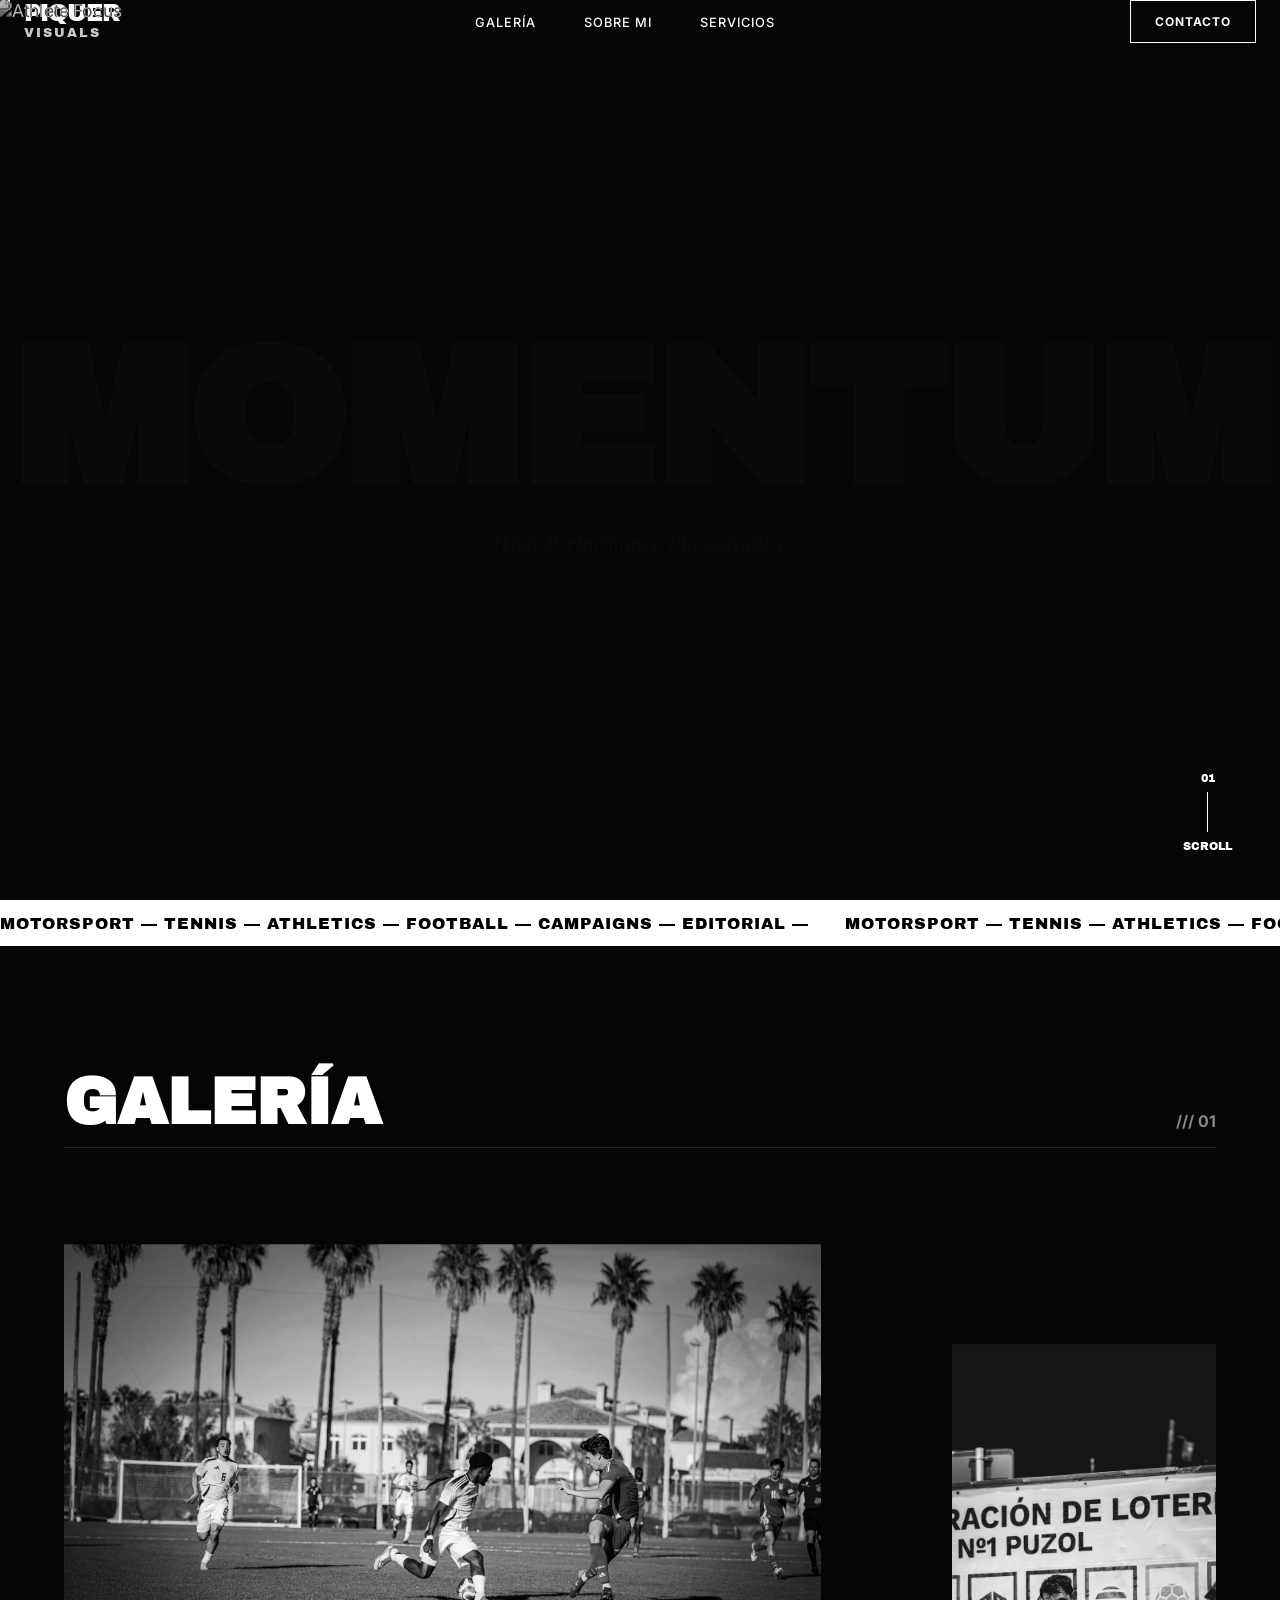
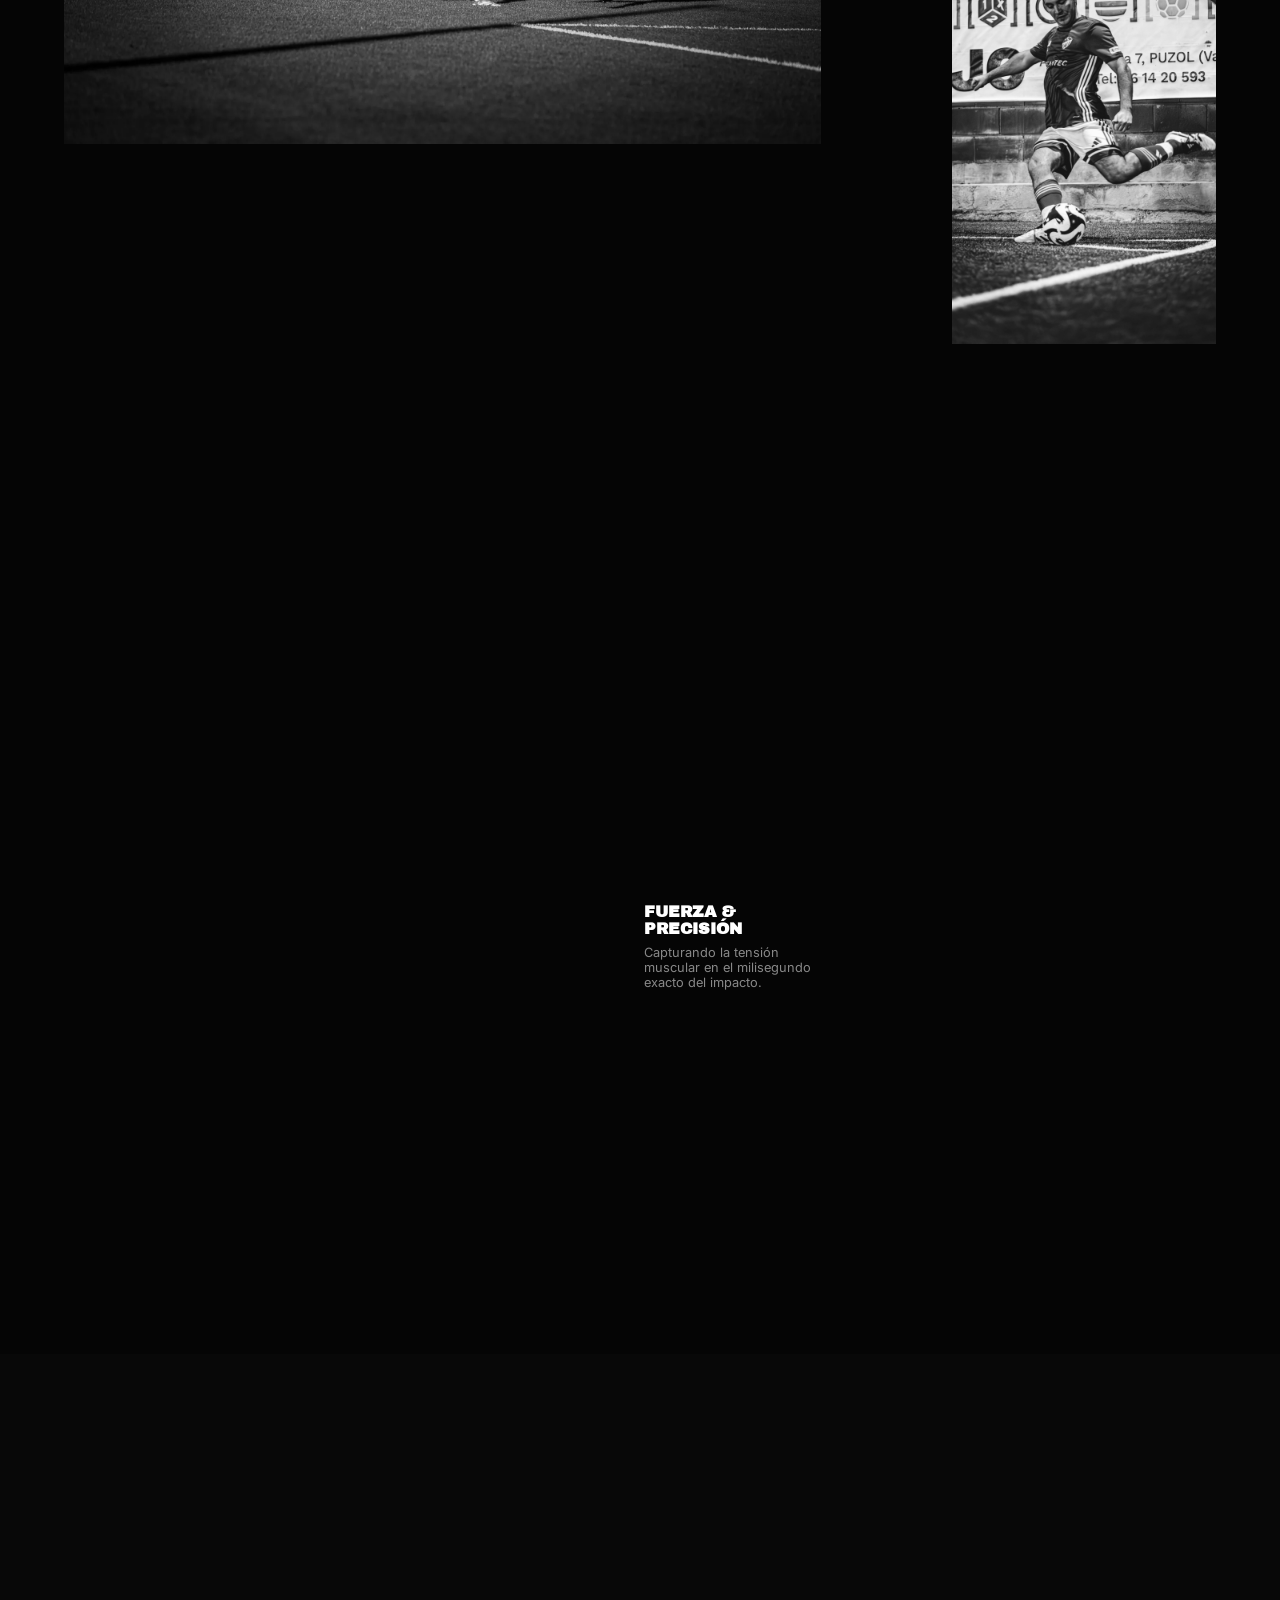
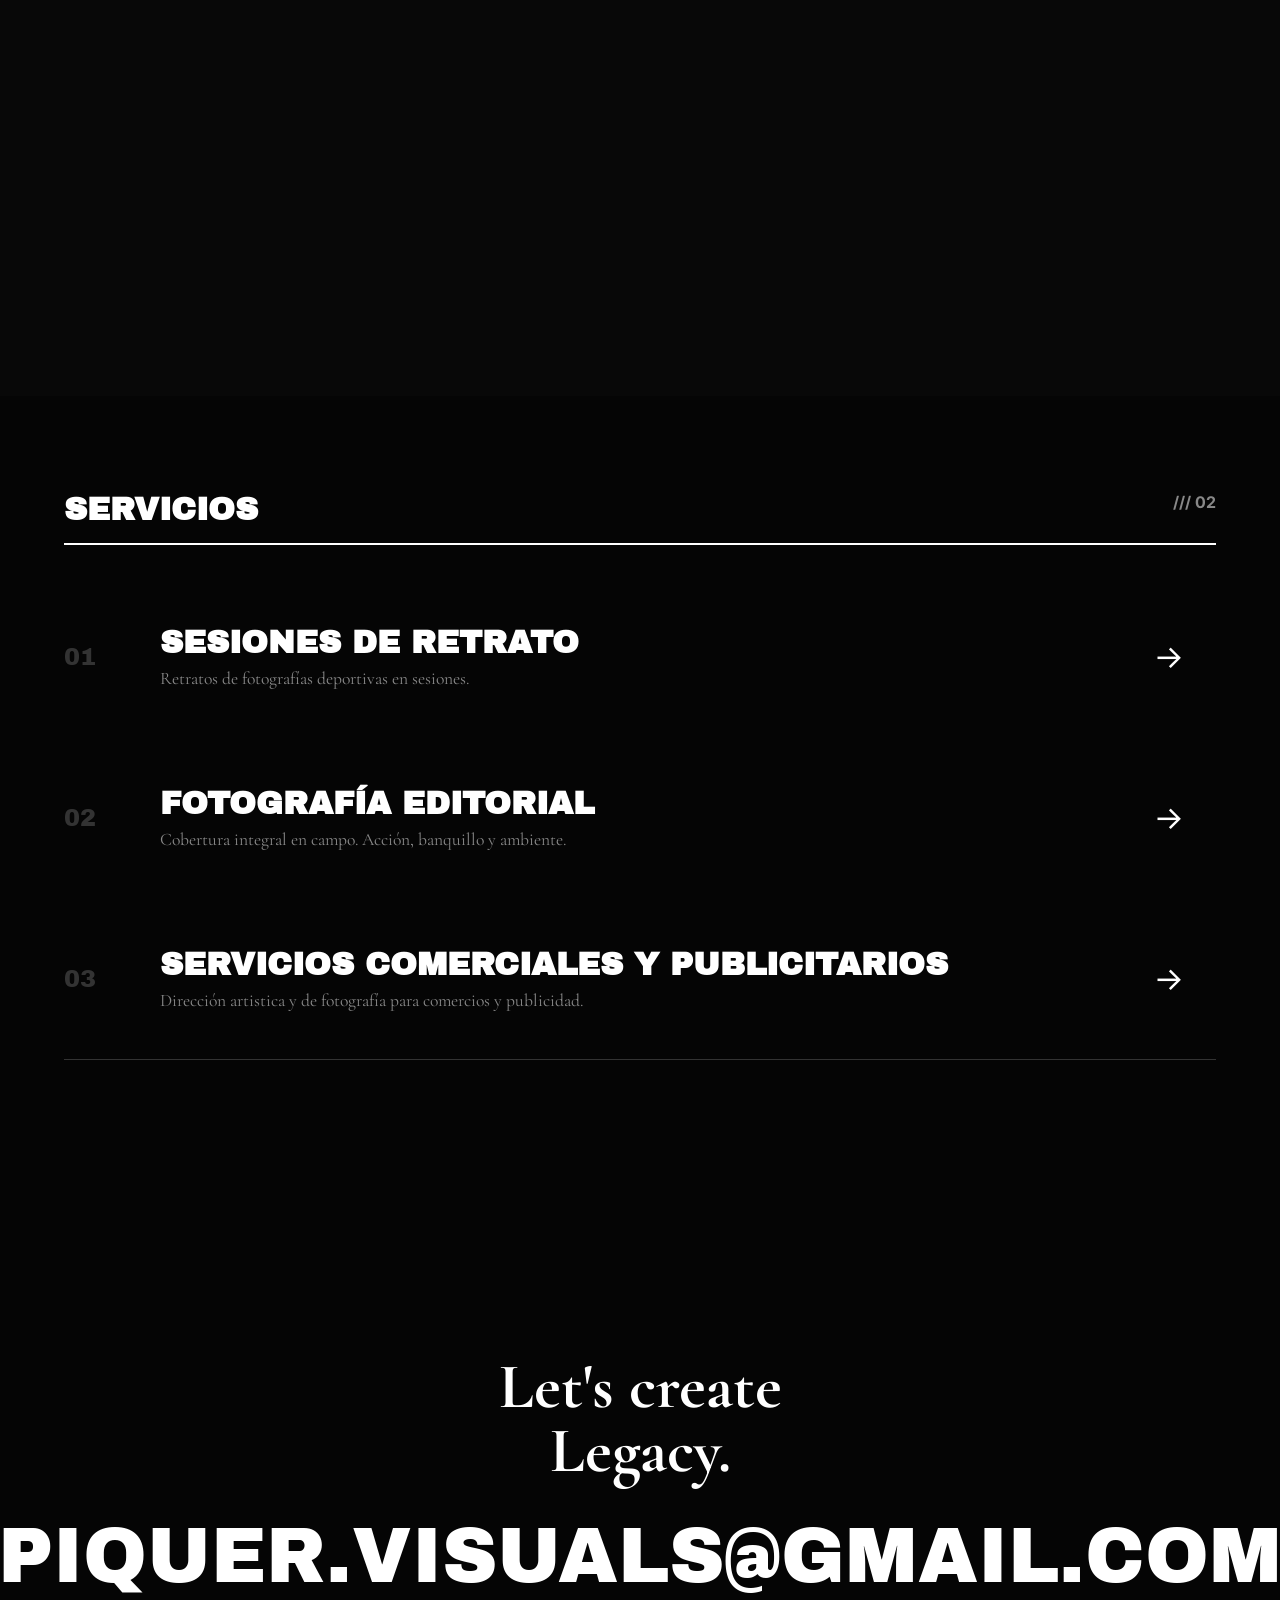
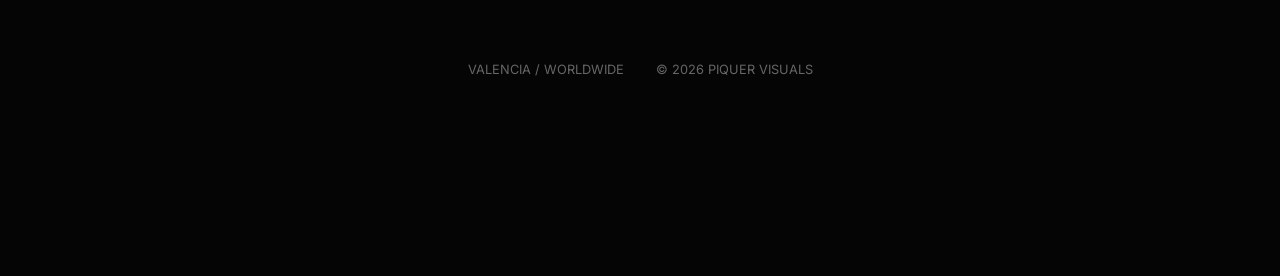
==== index.html @ 09f44dc5 "Subir página" ====
<!DOCTYPE html>
<html lang="es">

<head>
    <meta charset="UTF-8">
    <meta name="viewport" content="width=device-width, initial-scale=1.0">
    <title>Piquer Visuals | High Performance Photography</title>

    <link rel="preconnect" href="https://fonts.googleapis.com">
    <link rel="preconnect" href="https://fonts.gstatic.com" crossorigin>
    <link
        href="https://fonts.googleapis.com/css2?family=Archivo+Black&family=Cormorant+Garamond:ital,wght@0,300;0,600;1,400&family=Inter:wght@300;500&display=swap"
        rel="stylesheet">

    <link rel="stylesheet" href="styles/style.css">
</head>

<body>

    <div class="cursor-target"></div>

    <header id="main-header">
        <div class="brand">
            <span class="brand-name">PIQUER</span>
            <span class="brand-sub">VISUALS</span>
        </div>
        <nav>
            <ul class="nav-links">
                <li><a href="#work" class="hover-link">Galería</a></li>
                <li><a href="#vision" class="hover-link">Sobre mi</a></li>
                <li><a href="#services" class="hover-link">Servicios</a></li>
            </ul>
        </nav>
        <a href="#contact" class="cta-button">Contacto</a>
    </header>

    <main>
        <section id="hero">
            <div class="hero-image-wrapper">
                <img src="https://images.unsplash.com/photo-1461896836934-ffe607ba8211?q=80&w=2070&auto=format&fit=crop"
                    alt="Athlete Focus" class="hero-img">
                <div class="overlay"></div>
            </div>

            <div class="hero-typography">
                <h1 class="glitch-text" data-text="MOMENTUM">MOMENTUM</h1>
                <div class="hero-sub">
                    <span class="line"></span>
                    <p>High Performance Photography</p>
                    <span class="line"></span>
                </div>
            </div>

            <div class="scroll-trigger">
                <span>01</span>
                <div class="bar"></div>
                <span>SCROLL</span>
            </div>
        </section>

        <div class="ticker-wrap">
            <div class="ticker">
                <div class="ticker-item">MOTORSPORT — TENNIS — ATHLETICS — FOOTBALL — CAMPAIGNS — EDITORIAL —</div>
                <div class="ticker-item">MOTORSPORT — TENNIS — ATHLETICS — FOOTBALL — CAMPAIGNS — EDITORIAL —</div>
            </div>
        </div>

        <section id="work">
            <div class="section-title reveal-text">
                <h2>Galería</h2>
                <span class="deco-number">/// 01</span>
            </div>

            <div class="projects-grid">
                <article class="project-item item-wide reveal-img">
                    <div class="img-container">
                        <img src="../images/2Q5A2581.webp"
                            alt="F1 Racing">
                        <div class="project-overlay">
                            <h3>Grand Prix</h3>
                            <p>Monaco, 2024</p>
                        </div>
                    </div>
                </article>

                <article class="project-item item-tall reveal-img delay-1">
                    <div class="img-container">
                        <img src="../images/2Q5A8716.webp"
                            alt="Boxing Training">
                        <div class="project-overlay">
                            <h3>The Fight</h3>
                            <p>Editorial Campaign</p>
                        </div>
                    </div>
                </article>

                <article class="project-item item-offset reveal-img">
                    <div class="img-container">
                        <img src="../images/2Q5A6609-3.webp"
                            alt="Tennis Serve">
                        <div class="project-overlay">
                            <h3>Clay Season</h3>
                            <p>Roland Garros</p>
                        </div>
                    </div>
                    <div class="project-info-external">
                        <h4>Fuerza & Precisión</h4>
                        <p>Capturando la tensión muscular en el milisegundo exacto del impacto.</p>
                    </div>
                </article>
            </div>
            <div class="more-gallery-trigger reveal-text">
                <a href="gallery.html" class="btn-more-plus">
                    <span class="text">Mostrar más</span>
                    <span class="plus">+</span>
                </a>
            </div>
        </section>

        <section id="vision">
            <div class="vision-content">
                <div class="vision-text reveal-text">
                    <h3 class="label">Acerca de mi</h3>
                    <h2>No capturo el juego.<br>Capturo la <em>intensidad</em>.</h2>
                    <p>En un mundo saturado de imágenes, la fotografía deportiva debe trascender la documentación. Mi
                        enfoque busca la estética del esfuerzo, la soledad del atleta y la geometría del movimiento. De
                        la pista a la editorial.</p>
                    <img src="../images/2Q5A9733 - 02-01-2026 14-18-59.webp"
                        class="signature-img" alt="Photographer in action">
                </div>
            </div>
        </section>

        <section id="services">
            <div class="section-header-row">
                <h2>Servicios</h2>
                <span class="deco-number">/// 02</span>
            </div>

            <div class="service-list">
                <a href="#contact">
                    <div class="service-row reveal-border">
                        <span class="num">01</span>
                        <div class="service-name">
                            <h3>Sesiones de Retrato</h3>
                            <p>Retratos de fotografías deportivas en sesiones.</p>
                        </div>
                        <span class="arrow">→</span>
                    </div>
                </a>
                <a href="#contact">
                    <div class="service-row reveal-border">
                        <span class="num">02</span>
                        <div class="service-name">
                            <h3>Fotografía Editorial</h3>
                            <p>Cobertura integral en campo. Acción, banquillo y ambiente.</p>
                        </div>
                        <span class="arrow">→</span>
                    </div>
                </a>
                <a href="#contact">
                    <div class="service-row reveal-border">
                        <span class="num">03</span>
                        <div class="service-name">
                            <h3>Servicios Comerciales y Publicitarios</h3>
                            <p>Dirección artistica y de fotografía para comercios y publicidad.</p>
                        </div>
                        <span class="arrow">→</span>
                    </div>
                </a>
            </div>
        </section>

        <section id="contact">
            <div class="contact-wrapper reveal-text">
                <h2>Let's create<br>Legacy.</h2>
                <a href="mailto:piquer.visuals@gmail.com" class="big-mail">piquer.visuals@gmail.com</a>
                <div class="footer-meta">
                    <span>Valencia / Worldwide</span>
                    <span>&copy; 2026 Piquer Visuals</span>
                </div>
            </div>
        </section>

    </main>

    <script src="scripts/main.js"></script>
</body>

</html>
---- styles/style.css ----
/* --- 1. Variables & Reset --- */
:root {
    --bg-color: #050505;       /* Negro puro para contraste máximo */
    --text-primary: #ffffff;
    --text-muted: #888888;
    --accent: #2e2e2e;         /* Gris oscuro técnico */
    --highlight: #ffffff;      /* Blanco puro para acentos */
    
    --font-display: 'Archivo Black', sans-serif;
    --font-serif: 'Cormorant Garamond', serif;
    --font-body: 'Inter', sans-serif;
    
    --easing: cubic-bezier(0.65, 0, 0.35, 1); /* Movimiento deportivo rápido/suave */
}

* {
    margin: 0;
    padding: 0;
    box-sizing: border-box;
    cursor: none; /* Custom cursor */
}

html { scroll-behavior: smooth; }

body {
    background-color: var(--bg-color);
    color: var(--text-primary);
    font-family: var(--font-body);
    overflow-x: hidden;
}

ul { list-style: none; }
a { text-decoration: none; color: inherit; }

/* --- 2. Custom Cursor (Target Sight) --- */
.cursor-target {
    width: 20px;
    height: 20px;
    border: 2px solid var(--text-primary);
    position: fixed;
    top: 0;
    left: 0;
    transform: translate(-50%, -50%);
    pointer-events: none;
    z-index: 9999;
    transition: width 0.3s, height 0.3s, background 0.3s;
    mix-blend-mode: exclusion;
}

.cursor-target::after { /* Cruz central */
    content: '';
    position: absolute;
    top: 50%; left: 50%;
    transform: translate(-50%, -50%);
    width: 4px; height: 4px;
    background: var(--text-primary);
    border-radius: 50%;
}

body.hovered .cursor-target {
    width: 60px;
    height: 60px;
    background: rgba(255,255,255,0.1);
    border-color: transparent;
}

/* --- 3. Header --- */
header {
    position: fixed;
    top: 0;
    width: 100%;
    padding: 2rem 3rem;
    display: flex;
    justify-content: space-between;
    align-items: center;
    z-index: 100;
    mix-blend-mode: difference;
}

.brand {
    font-family: var(--font-display);
    text-transform: uppercase;
    line-height: 0.9;
}

.brand-name { display: block; font-size: 1.5rem; letter-spacing: -1px; }
.brand-sub { font-size: 0.8rem; letter-spacing: 2px; color: #ccc; }

.nav-links { display: flex; gap: 3rem; }
.nav-links a {
    text-transform: uppercase;
    font-size: 0.8rem;
    letter-spacing: 1px;
    font-weight: 500;
}

.cta-button {
    border: 1px solid #fff;
    padding: 0.8rem 1.5rem;
    text-transform: uppercase;
    font-size: 0.75rem;
    font-weight: bold;
    letter-spacing: 1px;
    transition: all 0.3s ease;
}

.cta-button:hover { background: #fff; color: #000; }

/* --- 4. Hero Section --- */
#hero {
    height: 100vh;
    position: relative;
    overflow: hidden;
    display: flex;
    align-items: center;
    justify-content: center;
}

.hero-image-wrapper {
    position: absolute;
    top: 0; left: 0; width: 100%; height: 100%;
    z-index: -1;
}

.hero-img {
    width: 100%; height: 100%;
    object-fit: cover;
    filter: grayscale(100%) contrast(1.2);
    transform: scale(1.1);
    transition: transform 0.5s ease-out; /* JavaScript will drive this */
}

.overlay {
    position: absolute; top: 0; left: 0; width: 100%; height: 100%;
    background: linear-gradient(to bottom, rgba(5,5,5,0.3), rgba(5,5,5,0.8));
}

.hero-typography {
    text-align: center;
    z-index: 2;
    mix-blend-mode: overlay;
}

.hero-typography h1 {
    font-family: var(--font-display);
    font-size: clamp(4rem, 15vw, 12rem);
    line-height: 0.8;
    letter-spacing: -5px;
    color: #fff;
    text-transform: uppercase;
}

.hero-sub {
    display: flex;
    align-items: center;
    justify-content: center;
    gap: 1rem;
    margin-top: 2rem;
}

.hero-sub p {
    font-family: var(--font-serif);
    font-style: italic;
    font-size: 1.5rem;
    letter-spacing: 1px;
}

.hero-sub .line {
    width: 40px; height: 1px; background: #fff;
}

.scroll-trigger {
    position: absolute;
    bottom: 3rem;
    right: 3rem;
    display: flex;
    flex-direction: column;
    align-items: center;
    font-size: 0.7rem;
    font-family: var(--font-display);
    gap: 0.5rem;
}

.scroll-trigger .bar {
    width: 1px; height: 40px; background: #fff;
    animation: growBar 2s infinite;
}

@keyframes growBar {
    0% { transform: scaleY(0); transform-origin: top; }
    50% { transform: scaleY(1); transform-origin: top; }
    51% { transform: scaleY(1); transform-origin: bottom; }
    100% { transform: scaleY(0); transform-origin: bottom; }
}

/* --- 5. Ticker (Marquee) --- */
.ticker-wrap {
    width: 100%;
    overflow: hidden;
    background: #fff;
    color: #000;
    padding: 0.8rem 0;
    white-space: nowrap;
}

.ticker { display: inline-block; animation: marquee 20s linear infinite; }
.ticker-item {
    display: inline-block;
    padding-right: 2rem;
    font-family: var(--font-display);
    font-size: 1rem;
    letter-spacing: 1px;
}

@keyframes marquee { 0% { transform: translate3d(0, 0, 0); } 100% { transform: translate3d(-50%, 0, 0); } }

/* --- 6. Work (Asymmetric Grid) --- */
#work { padding: 8rem 5%; }

.section-title {
    display: flex;
    justify-content: space-between;
    align-items: flex-end;
    margin-bottom: 6rem;
    border-bottom: 1px solid #222;
    padding-bottom: 1rem;
}

.section-title h2 {
    font-family: var(--font-display);
    font-size: 4rem;
    line-height: 0.9;
    text-transform: uppercase;
}

.deco-number {
    font-family: var(--font-body);
    font-weight: bold;
    color: var(--text-muted);
}

.projects-grid {
    display: grid;
    grid-template-columns: repeat(12, 1fr);
    gap: 2rem;
}

.project-item { position: relative; margin-bottom: 4rem; }
.project-item img {
    width: 100%; height: 100%;
    object-fit: cover;
    filter: grayscale(100%);
    transition: filter 0.4s ease;
}

.project-item:hover img { filter: grayscale(0%); }

/* Grid logic */
.item-wide { grid-column: 1 / span 8; height: 500px; }
.item-tall { grid-column: 10 / span 3; height: 600px; margin-top: 100px; }
.item-offset { grid-column: 2 / span 5; height: 600px; }
.item-normal { grid-column: 8 / span 5; height: 400px; align-self: end; }

.project-info-external {
    position: absolute;
    right: -200px;
    bottom: 50px;
    width: 180px;
    text-align: left;
}
.project-info-external h4 { font-family: var(--font-display); text-transform: uppercase; margin-bottom: 0.5rem; }
.project-info-external p { font-size: 0.8rem; color: var(--text-muted); }

/* Overlay on Hover */
.project-overlay {
    position: absolute; bottom: 0; left: 0;
    width: 100%; padding: 1.5rem;
    height: 50%; /* Ocupa la mitad inferior para el degradado */
    background: linear-gradient(to top, rgba(0,0,0,0.9) 0%, rgba(0,0,0,0) 100%);
    display: flex;
    flex-direction: column;
    pointer-events: none;
    justify-content: flex-end;  
    opacity: 0; transition: opacity 0.3s;
}
.project-item:hover .project-overlay { opacity: 1; }

/* Ajuste específico para que los títulos no se vean cortados */
.project-overlay h3 {
    font-family: var(--font-display);
    text-transform: uppercase;
    font-size: clamp(1.2rem, 3vw, 1.8rem);
    margin: 0;
    line-height: 1;
}
.project-overlay p {
    font-family: var(--font-serif);
    font-style: italic;
    font-size: 1rem;
    margin-top: 0.5rem;
    color: var(--text-muted);
}

.project-overlay h3 { font-family: var(--font-display); text-transform: uppercase; font-size: 1.5rem; }
.project-overlay p { font-family: var(--font-serif); font-style: italic; }


/* --- 7. Vision (About) --- */
#vision {
    padding: 10rem 15%;
    display: flex;
    justify-content: center;
    background: #080808;
}

.vision-text { text-align: left; position: relative; }
.vision-text .label { color: var(--text-muted); text-transform: uppercase; letter-spacing: 2px; margin-bottom: 1rem; font-size: 0.8rem; }
.vision-text h2 {
    font-family: var(--font-display);
    font-size: clamp(2rem, 5vw, 3.5rem);
    text-transform: uppercase;
    line-height: 1.1;
    margin-bottom: 2rem;
}
.vision-text em { font-family: var(--font-serif); color: var(--text-muted); }
.vision-text p {
    font-family: var(--font-serif);
    font-size: 1.4rem;
    line-height: 1.5;
    color: #ccc;
    max-width: 600px;
}

.signature-img {
    position: absolute;
    right: -150px;
    top: 5%;
    width: 450px;
    height: 467px;
    object-fit: cover;
    opacity: 0.5;
    z-index: -1;
    filter: grayscale(100%);
}

/* --- 8. Services (Swiss List) --- */
#services { padding: 6rem 5%; }
.section-header-row { display: flex; justify-content: space-between; border-bottom: 2px solid #fff; padding-bottom: 1rem; margin-bottom: 2rem;}
.section-header-row h2 { font-family: var(--font-display); font-size: 2rem; text-transform: uppercase;}

.service-row {
    display: flex;
    align-items: center;
    padding: 3rem 0;
    border-bottom: 1px solid #333;
    transition: background 0.3s;
    position: relative;
    overflow: hidden;
}

.service-row::before {
    content: '';
    position: absolute;
    top: 0; left: 0;
    width: 100%; height: 100%;
    background: #fff;
    transform: scaleX(0);
    transform-origin: left;
    transition: transform 0.4s var(--easing);
    z-index: -1;
}

.service-row:hover::before { transform: scaleX(1); }
.service-row:hover { color: #000; }
.service-row:hover .num, .service-row:hover p { color: #333; }

.num { font-family: var(--font-display); font-size: 1.5rem; margin-right: 4rem; color: #333; }
.service-name { flex: 1; }
.service-name h3 { font-family: var(--font-display); font-size: 2rem; text-transform: uppercase; margin-bottom: 0.5rem; }
.service-name p { font-family: var(--font-serif); font-size: 1.1rem; color: #888; }
.arrow { font-size: 2rem; margin-right: 2rem; }

/* --- 9. Contact --- */
#contact {
    height: 80vh;
    display: flex;
    align-items: center;
    justify-content: center;
    text-align: center;
}

.contact-wrapper h2 {
    font-family: var(--font-serif);
    font-size: 4rem;
    line-height: 1;
    margin-bottom: 2rem;
}

.big-mail {
    font-family: var(--font-display);
    font-size: clamp(2rem, 6vw, 5rem);
    text-transform: uppercase;
    border-bottom: 4px solid transparent;
    transition: border 0.3s;
}

.big-mail:hover { border-bottom: 4px solid #fff; }

.footer-meta {
    margin-top: 4rem;
    display: flex;
    gap: 2rem;
    justify-content: center;
    font-size: 0.8rem;
    color: #666;
    text-transform: uppercase;
}

/* --- Animaciones --- */

/* Clase para revelar imagenes como persiana */
.img-container{
    position: relative;
    width: 100%;
    height: 100%;
    overflow: hidden;
    display: flex; /* Ayuda a alinear el contenido */
}


.reveal-img .img-container {
    clip-path: inset(0 100% 0 0);
    transition: clip-path 1.2s var(--easing);
}

.reveal-img.active .img-container {
    clip-path: inset(0 0 0 0);
}

/* Reveal Text Fade Up */
.reveal-text { opacity: 0; transform: translateY(30px); transition: all 1s ease; }
.reveal-text.active { opacity: 1; transform: translateY(0); }

/* Reveal Borders */
.reveal-border { border-bottom: 1px solid transparent; transition: border 0.8s; }
.reveal-border.active { border-bottom: 1px solid #333; }

/* Responsive */
@media (max-width: 1024px) {
    .projects-grid { display: flex; flex-direction: column; }
    .project-item { width: 100%; height: auto !important; margin-bottom: 2rem; }
    .project-info-external { position: relative; right: auto; bottom: auto; margin-top: 1rem; width: 100%; }
    .signature-img { display: none; }
}
/* --- OPTIMIZACIÓN RESPONSIVE AVANZADA --- */

@media (max-width: 1024px) {
    header {
        padding: 1.5rem 2rem;
    }

    .nav-links {
        display: none; /* Escondemos links para un menú limpio en tablet/móvil */
    }

    .projects-grid {
        display: flex;
        flex-direction: column;
        gap: 2rem;
    }

    /* En móvil, todas las fotos ocupan el ancho total para lucir el detalle */
    .project-item {
        width: 100% !important;
        height: 60vh !important;
        margin-top: 0 !important;
        grid-column: auto !important;
    }

    .project-info-external {
        position: relative;
        right: auto;
        bottom: auto;
        width: 100%;
        margin-top: 1rem;
        padding: 0 1rem;
    }

    .vision-text h2 {
        font-size: 2.5rem;
    }

    .signature-img {
        display: none;
    }
}

@media (max-width: 768px) {
    /* Ajuste de Hero para móviles */
    .hero-typography h1 {
        font-size: 18vw; /* Texto masivo pero controlado */
        letter-spacing: -2px;
    }

    .hero-sub p {
        font-size: 1.1rem;
    }

    /* Ocultar cursor en dispositivos táctiles */
    .cursor-target {
        display: none;
    }

    * {
        cursor: auto !important;
    }

    /* Ticker más rápido en móvil para dar dinamismo */
    .ticker-item {
        font-size: 0.8rem;
    }

    /* Ajuste de Secciones */
    #work, #vision, #services, #contact {
        padding: 4rem 1.5rem;
    }

    .section-title h2 {
        font-size: 2.5rem;
    }

    /* Lista de servicios simplificada para pulgares */
    .service-row {
        padding: 2rem 0;
        flex-direction: column;
        align-items: flex-start;
        gap: 1rem;
    }

    .num {
        margin-right: 0;
        font-size: 1rem;
    }

    .arrow {
        display: none; /* Menos ruido visual */
    }

    .big-mail {
        font-size: 7vw;
        word-break: break-all; /* Evita que el mail rompa el layout */
    }
}

/* Soporte para pantallas con muesca (Notch) */
@supports (padding: env(safe-area-inset-top)) {
    header {
        padding-top: env(safe-area-inset-top);
        padding-left: calc(env(safe-area-inset-left) + 1.5rem);
        padding-right: calc(env(safe-area-inset-right) + 1.5rem);
    }
    #contact {
        padding-bottom: env(safe-area-inset-bottom);
    }
}
.more-gallery-trigger {
    display: flex;
    justify-content: center;
    margin-top: 4rem;
}

.btn-more-plus {
    display: flex;
    align-items: center;
    gap: 1rem;
    padding: 1rem 2.5rem;
    border: 1px solid rgba(255,255,255,0.2);
    font-family: var(--font-display);
    text-transform: uppercase;
    letter-spacing: 2px;
    font-size: 0.8rem;
    transition: all 0.4s var(--easing);
}

.btn-more-plus:hover {
    background: #fff;
    color: #000;
    border-color: #fff;
}

.btn-more-plus .plus {
    font-size: 1.2rem;
    font-family: var(--font-body);
}
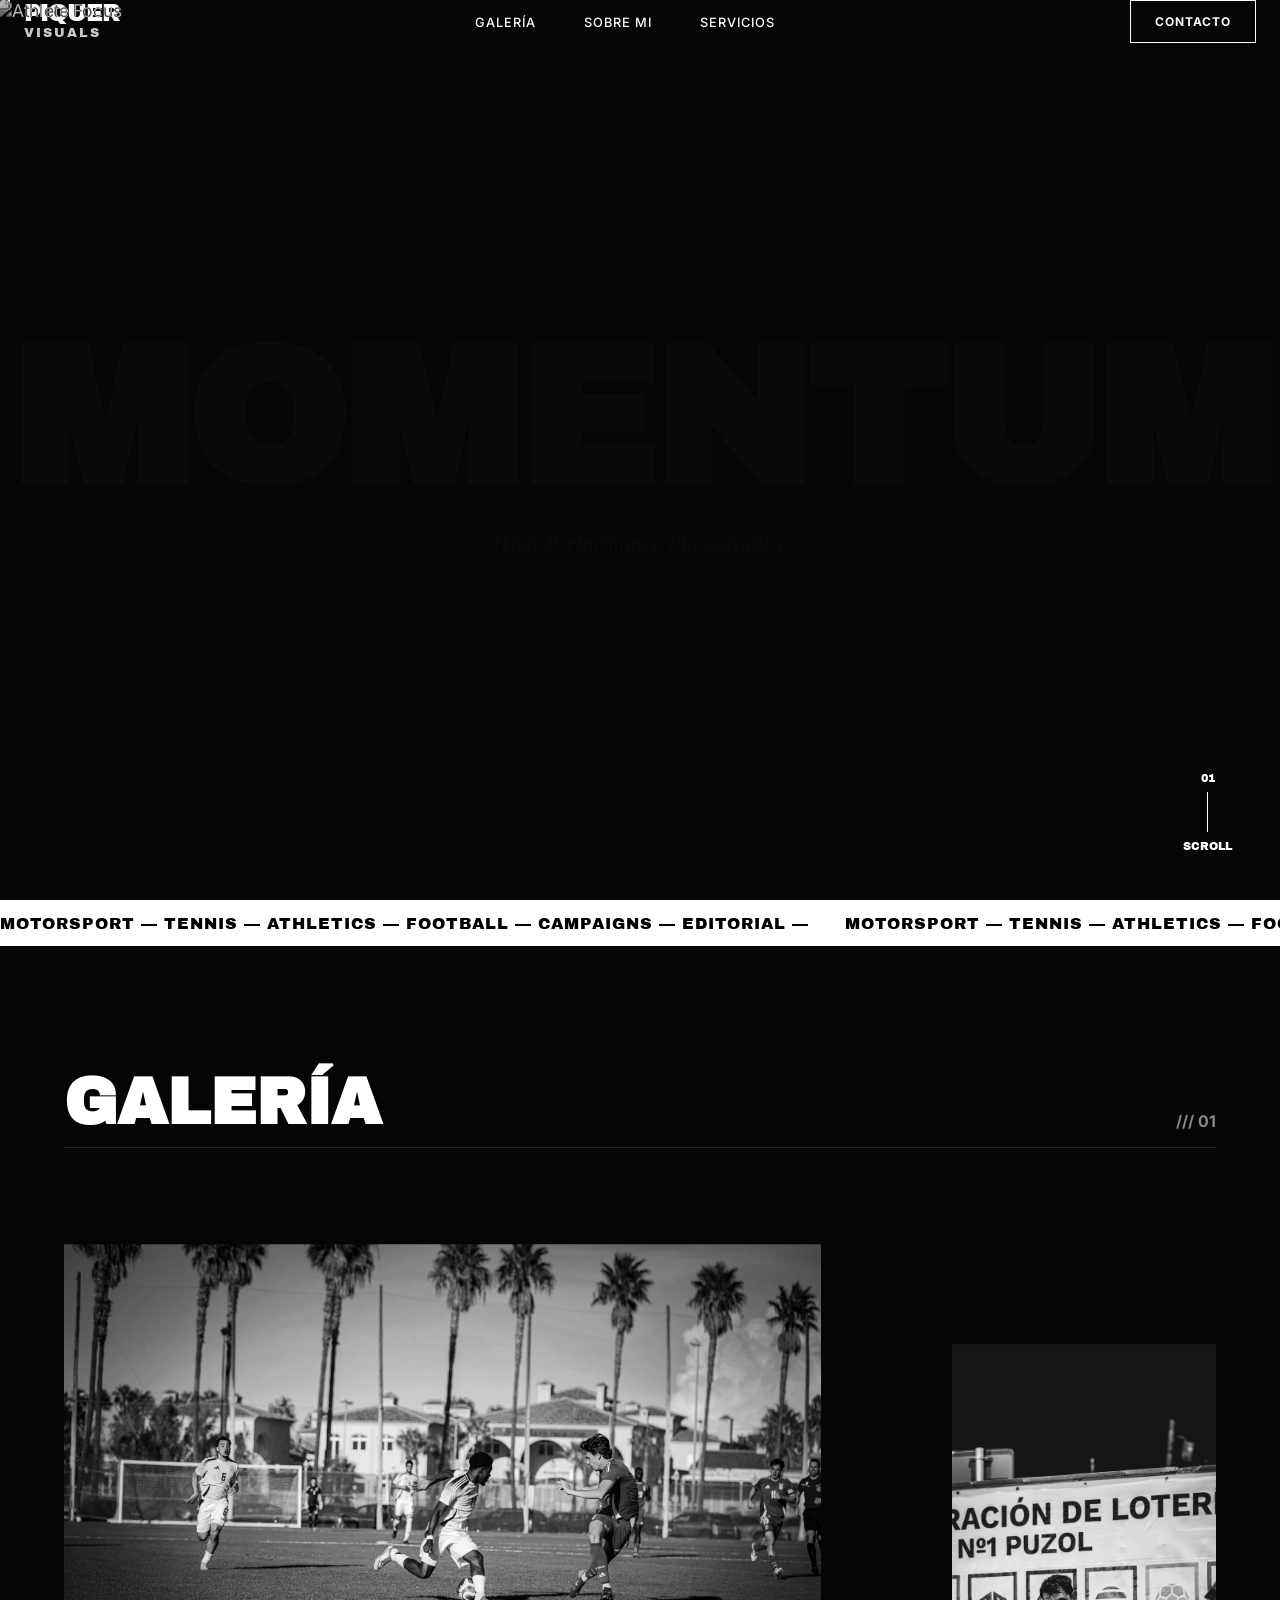
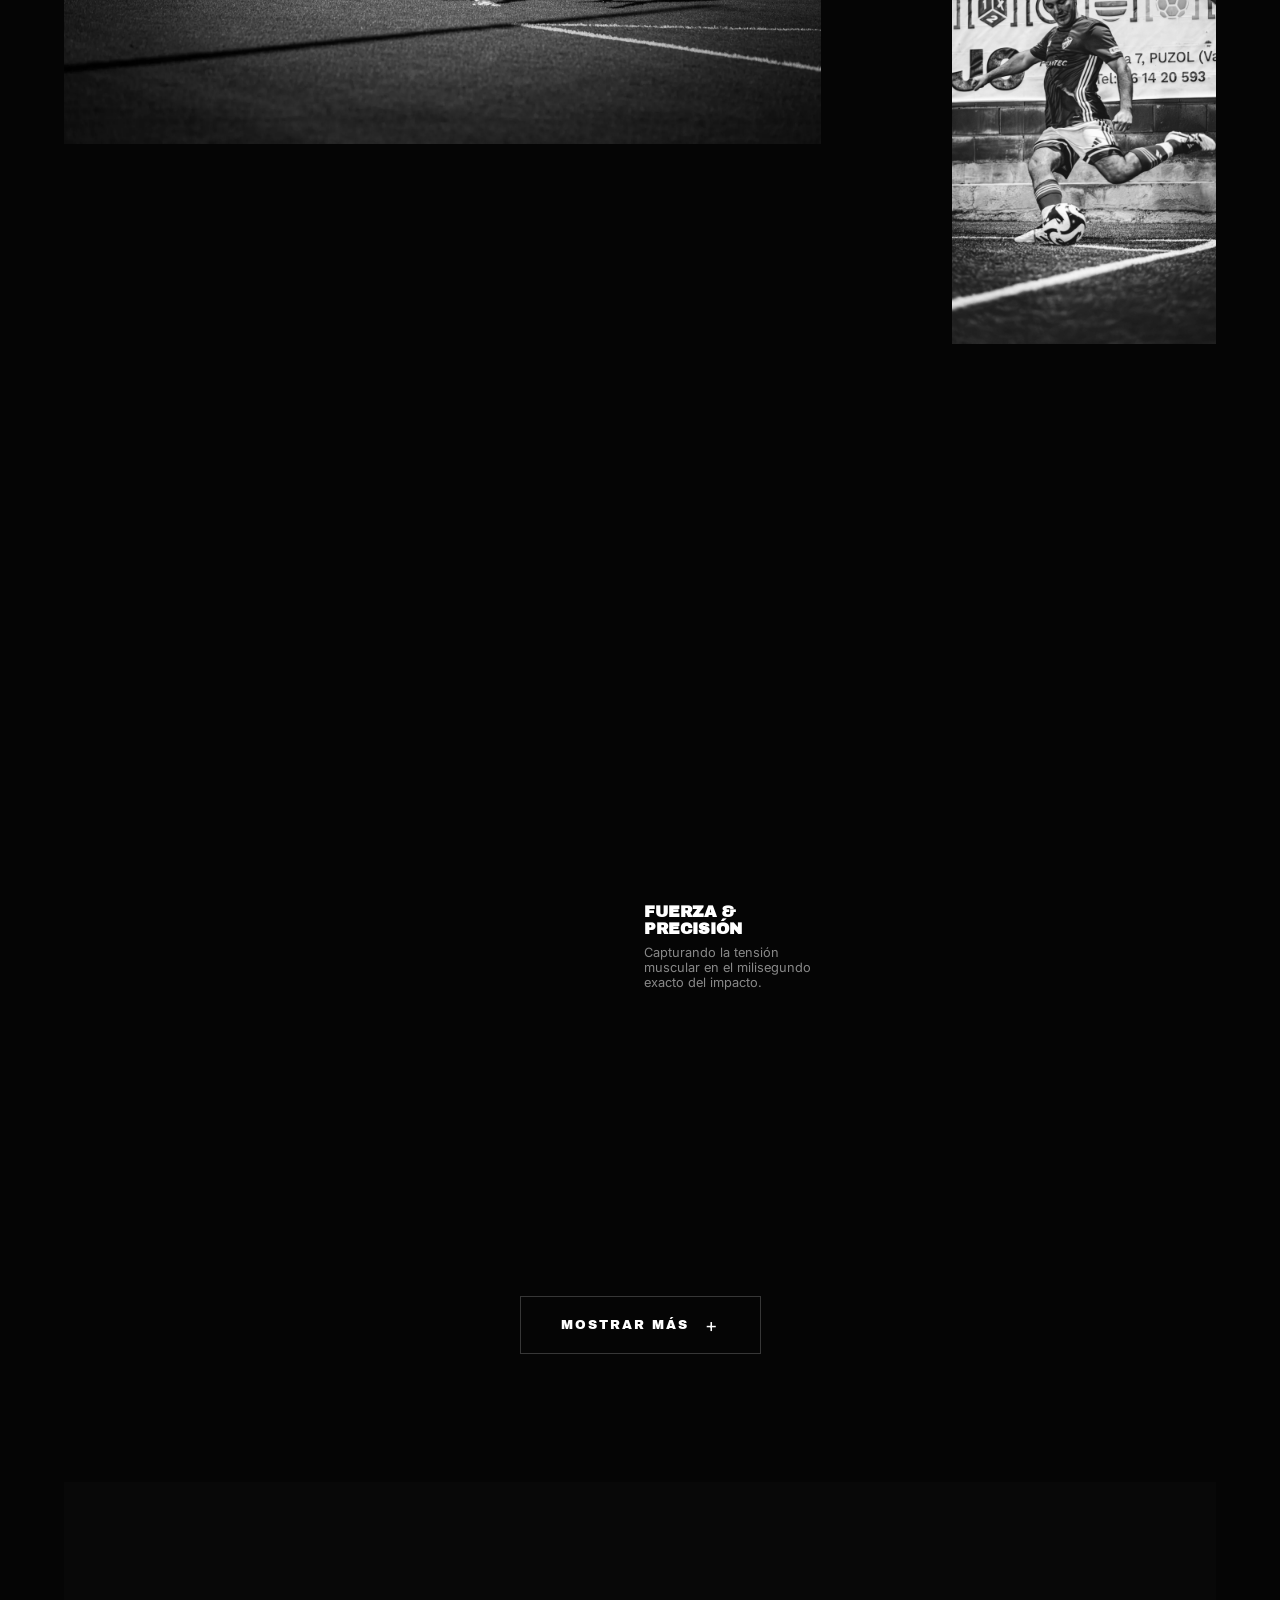
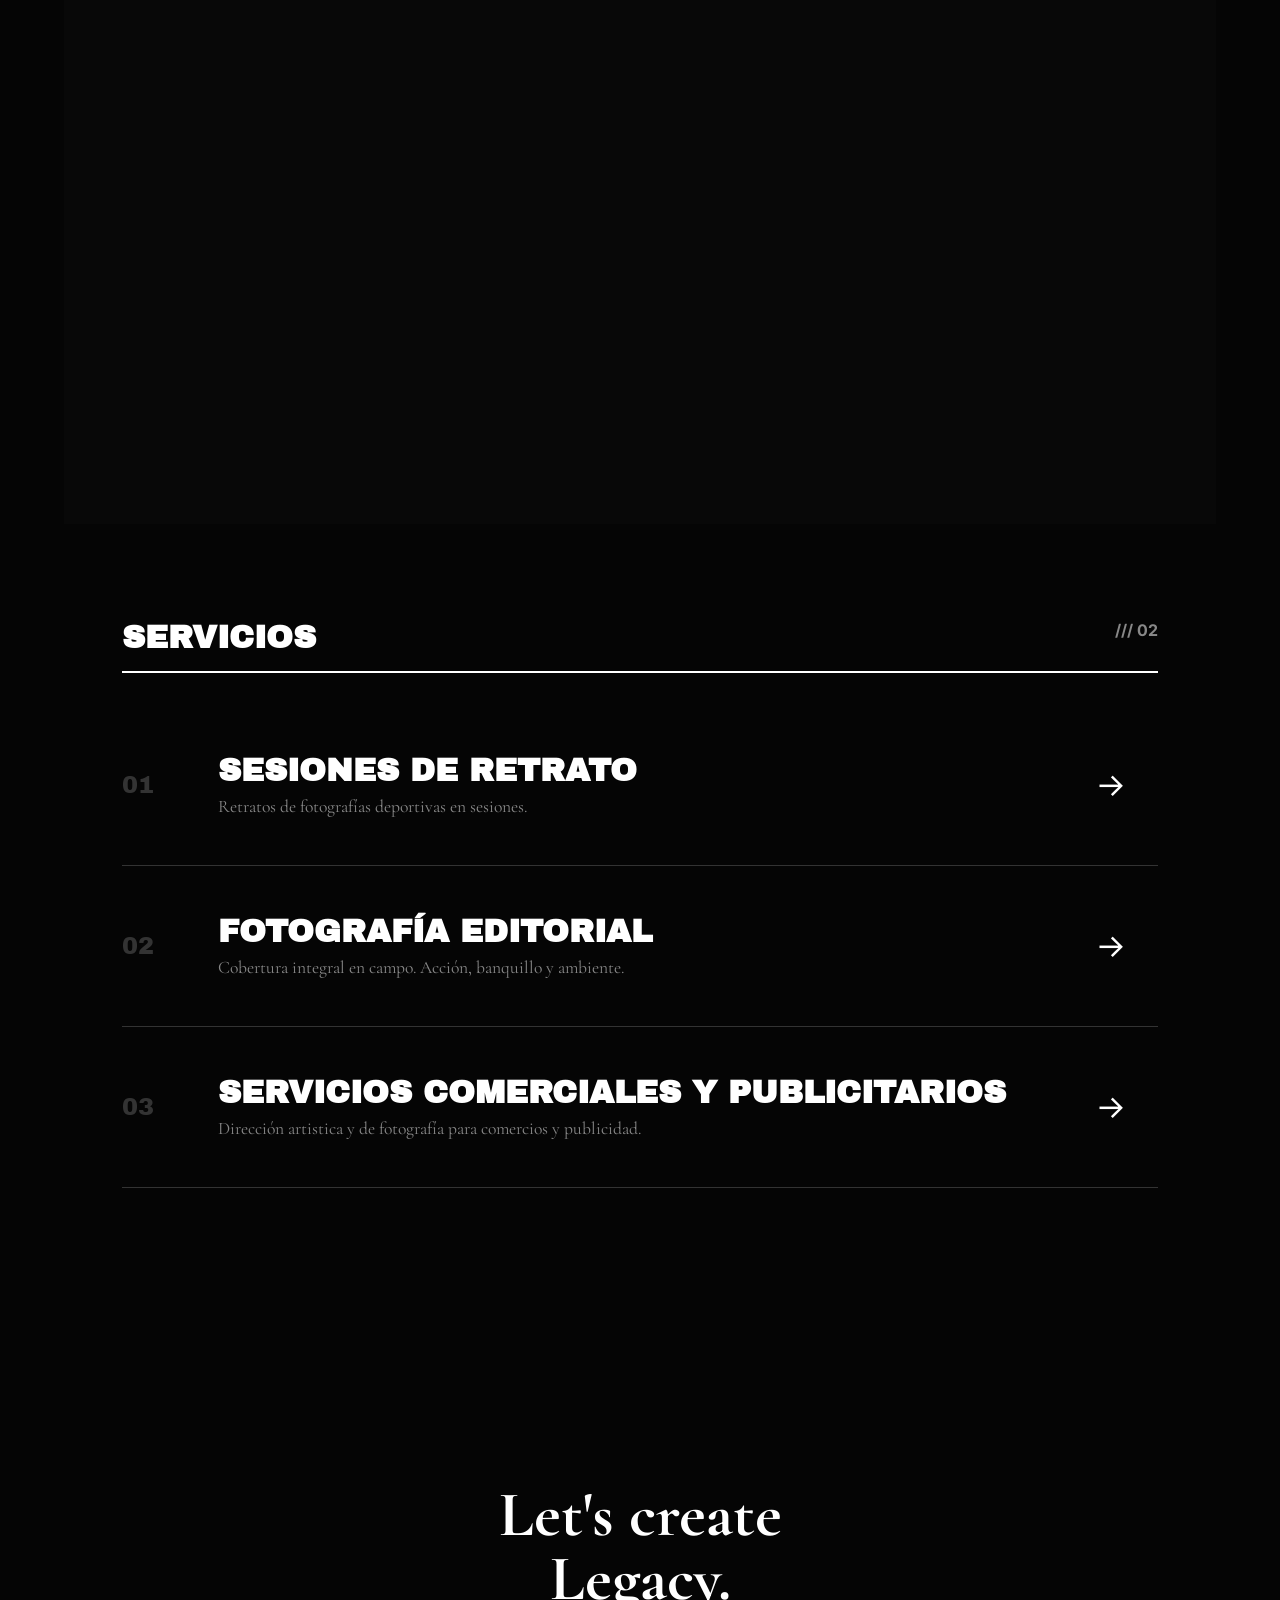
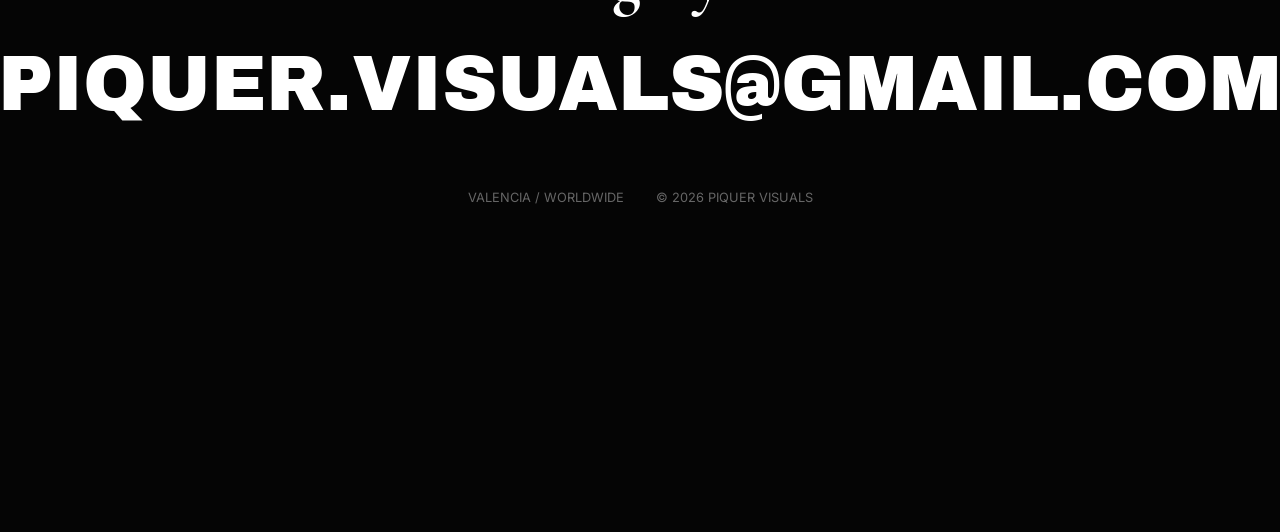
==== commit 8cccd279: "Arreglar responsive en el resto de la página" ====
--- a/index.html
+++ b/index.html
@@ -74,8 +74,7 @@
             <div class="projects-grid">
                 <article class="project-item item-wide reveal-img">
                     <div class="img-container">
-                        <img src="../images/2Q5A2581.webp"
-                            alt="F1 Racing">
+                        <img src="../images/2Q5A2581.webp" alt="F1 Racing">
                         <div class="project-overlay">
                             <h3>Grand Prix</h3>
                             <p>Monaco, 2024</p>
@@ -85,8 +84,7 @@
 
                 <article class="project-item item-tall reveal-img delay-1">
                     <div class="img-container">
-                        <img src="../images/2Q5A8716.webp"
-                            alt="Boxing Training">
+                        <img src="../images/2Q5A8716.webp" alt="Boxing Training">
                         <div class="project-overlay">
                             <h3>The Fight</h3>
                             <p>Editorial Campaign</p>
@@ -96,8 +94,7 @@
 
                 <article class="project-item item-offset reveal-img">
                     <div class="img-container">
-                        <img src="../images/2Q5A6609-3.webp"
-                            alt="Tennis Serve">
+                        <img src="../images/2Q5A6609-3.webp" alt="Tennis Serve">
                         <div class="project-overlay">
                             <h3>Clay Season</h3>
                             <p>Roland Garros</p>
@@ -109,78 +106,84 @@
                     </div>
                 </article>
             </div>
-            <div class="more-gallery-trigger reveal-text">
-                <a href="gallery.html" class="btn-more-plus">
-                    <span class="text">Mostrar más</span>
-                    <span class="plus">+</span>
-                </a>
-            </div>
-        </section>
+            <section id="work">
+                <div class="projects-grid">
+                </div>
 
-        <section id="vision">
-            <div class="vision-content">
-                <div class="vision-text reveal-text">
-                    <h3 class="label">Acerca de mi</h3>
-                    <h2>No capturo el juego.<br>Capturo la <em>intensidad</em>.</h2>
-                    <p>En un mundo saturado de imágenes, la fotografía deportiva debe trascender la documentación. Mi
-                        enfoque busca la estética del esfuerzo, la soledad del atleta y la geometría del movimiento. De
-                        la pista a la editorial.</p>
-                    <img src="../images/2Q5A9733 - 02-01-2026 14-18-59.webp"
-                        class="signature-img" alt="Photographer in action">
+                <div class="more-gallery-trigger">
+                    <a href="gallery.html" class="btn-more-plus">
+                        <span>Mostrar más</span>
+                        <span class="plus">+</span>
+                    </a>
                 </div>
-            </div>
-        </section>
+            </section>
 
-        <section id="services">
-            <div class="section-header-row">
-                <h2>Servicios</h2>
-                <span class="deco-number">/// 02</span>
-            </div>
+            <section id="vision">
+                <div class="vision-content">
+                    <div class="vision-text reveal-text">
+                        <h3 class="label">Acerca de mi</h3>
+                        <h2>No capturo el juego.<br>Capturo la <em>intensidad</em>.</h2>
+                        <p>En un mundo saturado de imágenes, la fotografía deportiva debe trascender la documentación.
+                            Mi
+                            enfoque busca la estética del esfuerzo, la soledad del atleta y la geometría del movimiento.
+                            De
+                            la pista a la editorial.</p>
+                        <img src="../images/2Q5A9733 - 02-01-2026 14-18-59.webp" class="signature-img"
+                            alt="Photographer in action">
+                    </div>
+                </div>
+            </section>
 
-            <div class="service-list">
-                <a href="#contact">
-                    <div class="service-row reveal-border">
-                        <span class="num">01</span>
-                        <div class="service-name">
-                            <h3>Sesiones de Retrato</h3>
-                            <p>Retratos de fotografías deportivas en sesiones.</p>
+            <section id="services">
+                <div class="section-header-row">
+                    <h2>Servicios</h2>
+                    <span class="deco-number">/// 02</span>
+                </div>
+
+                <div class="service-list">
+                    <a href="#contact">
+                        <div class="service-row reveal-border">
+                            <span class="num">01</span>
+                            <div class="service-name">
+                                <h3>Sesiones de Retrato</h3>
+                                <p>Retratos de fotografías deportivas en sesiones.</p>
+                            </div>
+                            <span class="arrow">→</span>
                         </div>
-                        <span class="arrow">→</span>
+                    </a>
+                    <a href="#contact">
+                        <div class="service-row reveal-border">
+                            <span class="num">02</span>
+                            <div class="service-name">
+                                <h3>Fotografía Editorial</h3>
+                                <p>Cobertura integral en campo. Acción, banquillo y ambiente.</p>
+                            </div>
+                            <span class="arrow">→</span>
+                        </div>
+                    </a>
+                    <a href="#contact">
+                        <div class="service-row reveal-border">
+                            <span class="num">03</span>
+                            <div class="service-name">
+                                <h3>Servicios Comerciales y Publicitarios</h3>
+                                <p>Dirección artistica y de fotografía para comercios y publicidad.</p>
+                            </div>
+                            <span class="arrow">→</span>
+                        </div>
+                    </a>
+                </div>
+            </section>
+
+            <section id="contact">
+                <div class="contact-wrapper reveal-text">
+                    <h2>Let's create<br>Legacy.</h2>
+                    <a href="mailto:piquer.visuals@gmail.com" class="big-mail">piquer.visuals@gmail.com</a>
+                    <div class="footer-meta">
+                        <span>Valencia / Worldwide</span>
+                        <span>&copy; 2026 Piquer Visuals</span>
                     </div>
-                </a>
-                <a href="#contact">
-                    <div class="service-row reveal-border">
-                        <span class="num">02</span>
-                        <div class="service-name">
-                            <h3>Fotografía Editorial</h3>
-                            <p>Cobertura integral en campo. Acción, banquillo y ambiente.</p>
-                        </div>
-                        <span class="arrow">→</span>
-                    </div>
-                </a>
-                <a href="#contact">
-                    <div class="service-row reveal-border">
-                        <span class="num">03</span>
-                        <div class="service-name">
-                            <h3>Servicios Comerciales y Publicitarios</h3>
-                            <p>Dirección artistica y de fotografía para comercios y publicidad.</p>
-                        </div>
-                        <span class="arrow">→</span>
-                    </div>
-                </a>
-            </div>
-        </section>
-
-        <section id="contact">
-            <div class="contact-wrapper reveal-text">
-                <h2>Let's create<br>Legacy.</h2>
-                <a href="mailto:piquer.visuals@gmail.com" class="big-mail">piquer.visuals@gmail.com</a>
-                <div class="footer-meta">
-                    <span>Valencia / Worldwide</span>
-                    <span>&copy; 2026 Piquer Visuals</span>
                 </div>
-            </div>
-        </section>
+            </section>
 
     </main>
 
--- a/styles/style.css
+++ b/styles/style.css
@@ -591,4 +591,133 @@
 .btn-more-plus .plus {
     font-size: 1.2rem;
     font-family: var(--font-body);
+}
+
+/* --- FIX DE VISIBILIDAD EN MÓVIL (375px) --- */
+
+@media (max-width: 768px) {
+    /* 1. Ajuste del Grid: Pasamos de 12 columnas a 1 sola */
+    .projects-grid {
+        display: block !important; /* Evitamos conflictos de Flexbox/Grid */
+        padding: 0;
+    }
+
+    /* 2. Forzar altura en los contenedores de imagen */
+    .project-item {
+        width: 100% !important;
+        margin-bottom: 3rem !important;
+        height: auto !important; /* Dejamos que el hijo mande */
+        display: block !important;
+    }
+
+    .img-container {
+        position: relative;
+        width: 100%;
+        /* Esto es clave: si Safari no ve altura, no pinta nada */
+        aspect-ratio: 4 / 5; /* Formato vertical editorial */
+        min-height: 400px; 
+        background: #111; /* Fondo para que sepas si el contenedor está ahí */
+        overflow: hidden;
+    }
+
+    .img-container img {
+        position: absolute;
+        top: 0;
+        left: 0;
+        width: 100%;
+        height: 100% !important;
+        object-fit: cover;
+        opacity: 1 !important; /* Forzamos visibilidad */
+        visibility: visible !important;
+    }
+
+    /* 3. El Hero en móvil suele fallar por el height: 100vh */
+    #hero {
+        height: 80vh; /* Un poco menos para dejar ver el scroll */
+        min-height: 500px;
+    }
+
+    .hero-image-wrapper {
+        height: 100% !important;
+    }
+}
+
+/* 4. Fix para el efecto de revelado (Reveal Animation) */
+/* Si el JS no se ejecuta, las imágenes se quedarían invisibles. 
+   Esto asegura que en móvil siempre se vean por si acaso. */
+   @media (max-width: 768px) {
+    /* --- SECCIÓN VISION (Imagen y Texto) --- */
+    #vision {
+        display: flex !important;
+        flex-direction: column !important; /* Texto arriba, imagen abajo */
+        height: auto !important;
+        padding: 4rem 1.5rem !important;
+        gap: 2rem;
+    }
+
+    .vision-text {
+        width: 100% !important;
+        padding: 0 !important;
+        position: relative !important;
+        left: 0 !important;
+    }
+
+    .vision-text h2 {
+        font-size: 2.8rem !important;
+        line-height: 1.1;
+    }
+
+    .vision-image {
+        width: 100% !important;
+        height: 400px !important; /* Altura fija para evitar que desaparezca */
+        position: relative !important;
+        right: 0 !important;
+        top: 0 !important;
+    }
+
+    .vision-image img {
+        width: 100%;
+        height: 100%;
+        object-fit: cover;
+        opacity: 1 !important;
+        visibility: visible !important;
+    }
+
+    /* --- BOTÓN MOSTRAR MÁS --- */
+    .more-gallery-trigger {
+        display: flex !important;
+        visibility: visible !important;
+        opacity: 1 !important;
+        padding: 2rem 0;
+        margin-top: 1rem;
+    }
+
+    .btn-more-plus {
+        width: 100%; /* Más fácil de pulsar en móvil */
+        justify-content: center;
+        padding: 1.5rem !important;
+    }
+
+    /* --- SECCIÓN CONTACTO (Email gigante) --- */
+    #contact {
+        height: auto !important;
+        padding: 6rem 1.5rem !important;
+        display: block !important;
+    }
+
+    .big-mail {
+        font-size: 10vw !important; /* Tamaño dinámico para que no se corte */
+        line-height: 1;
+        word-break: break-all !important; /* Rompe el mail si es muy largo */
+        display: block !important;
+        margin-top: 2rem;
+    }
+
+    /* --- RESET DE ANIMACIONES (Garantía de visualización) --- */
+    .reveal-text, .reveal-img, .reveal-item {
+        opacity: 1 !important;
+        transform: none !important;
+        clip-path: none !important;
+        visibility: visible !important;
+    }
 }
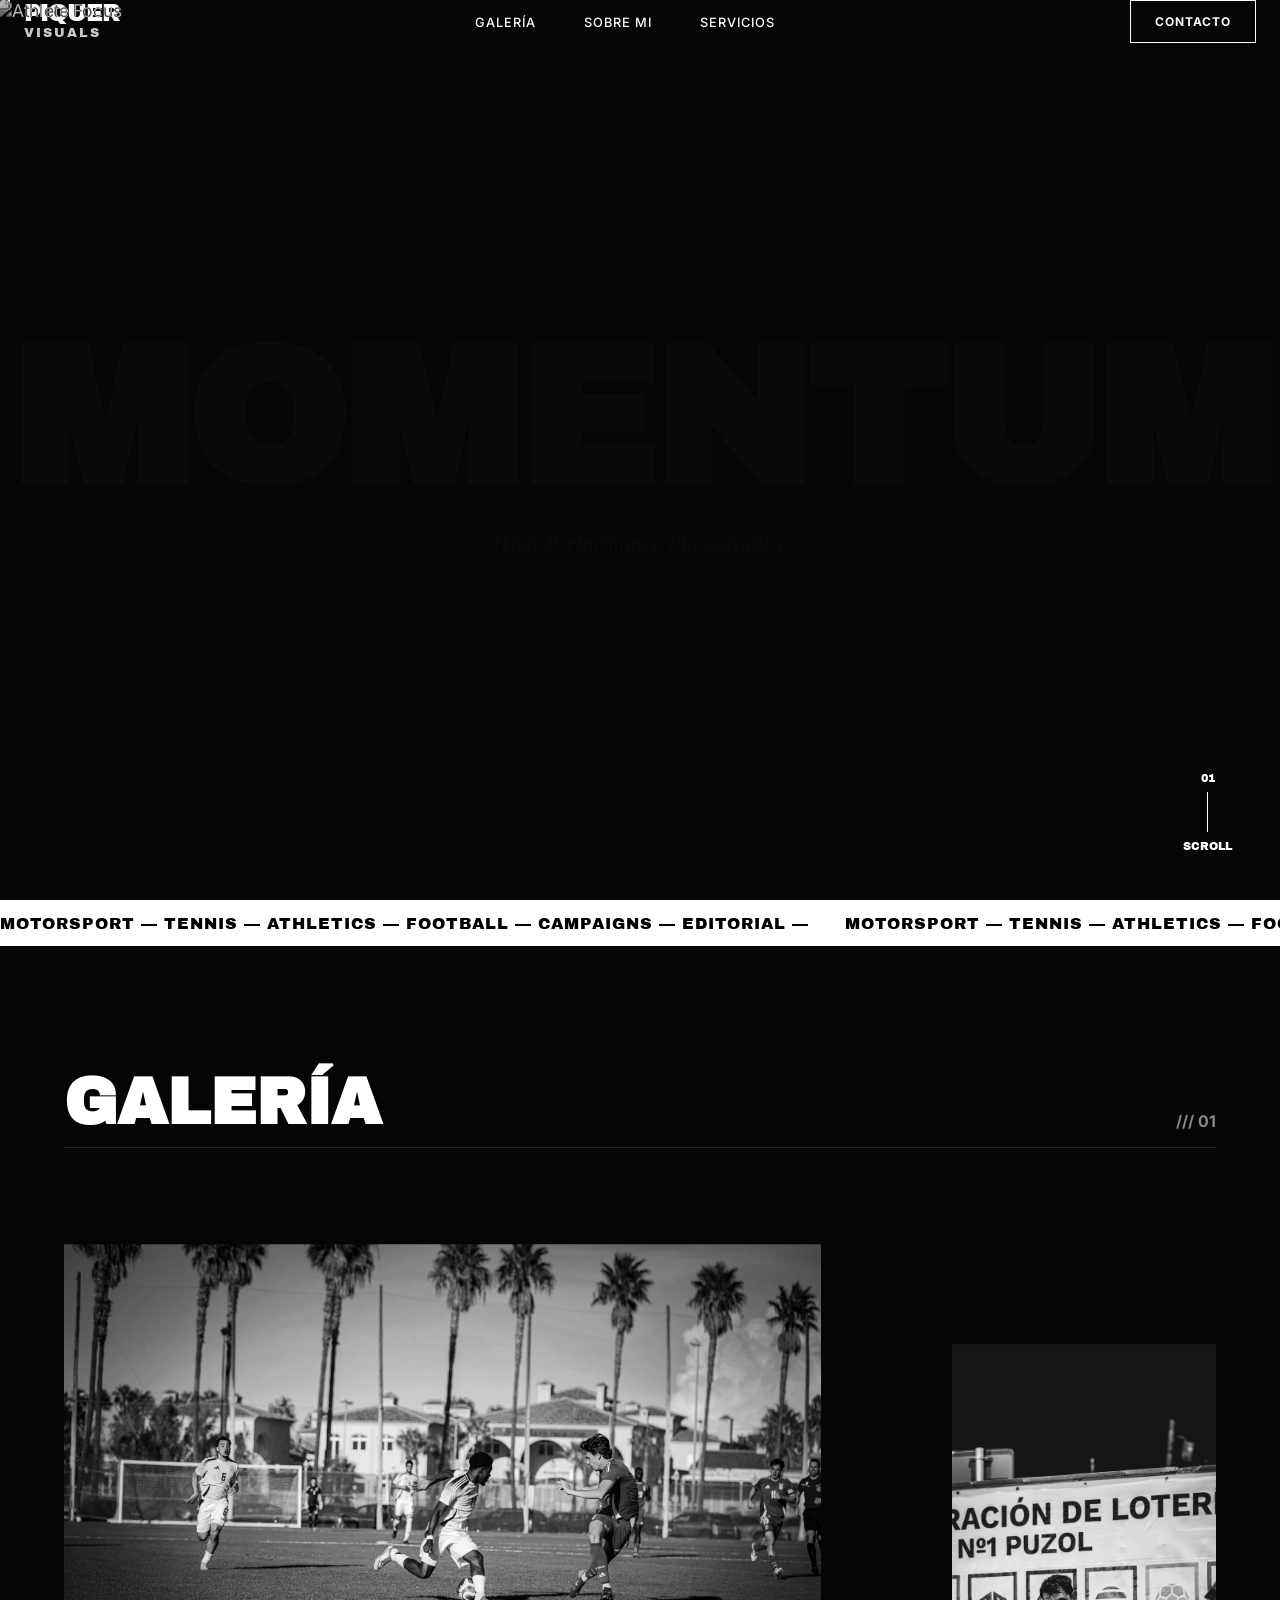
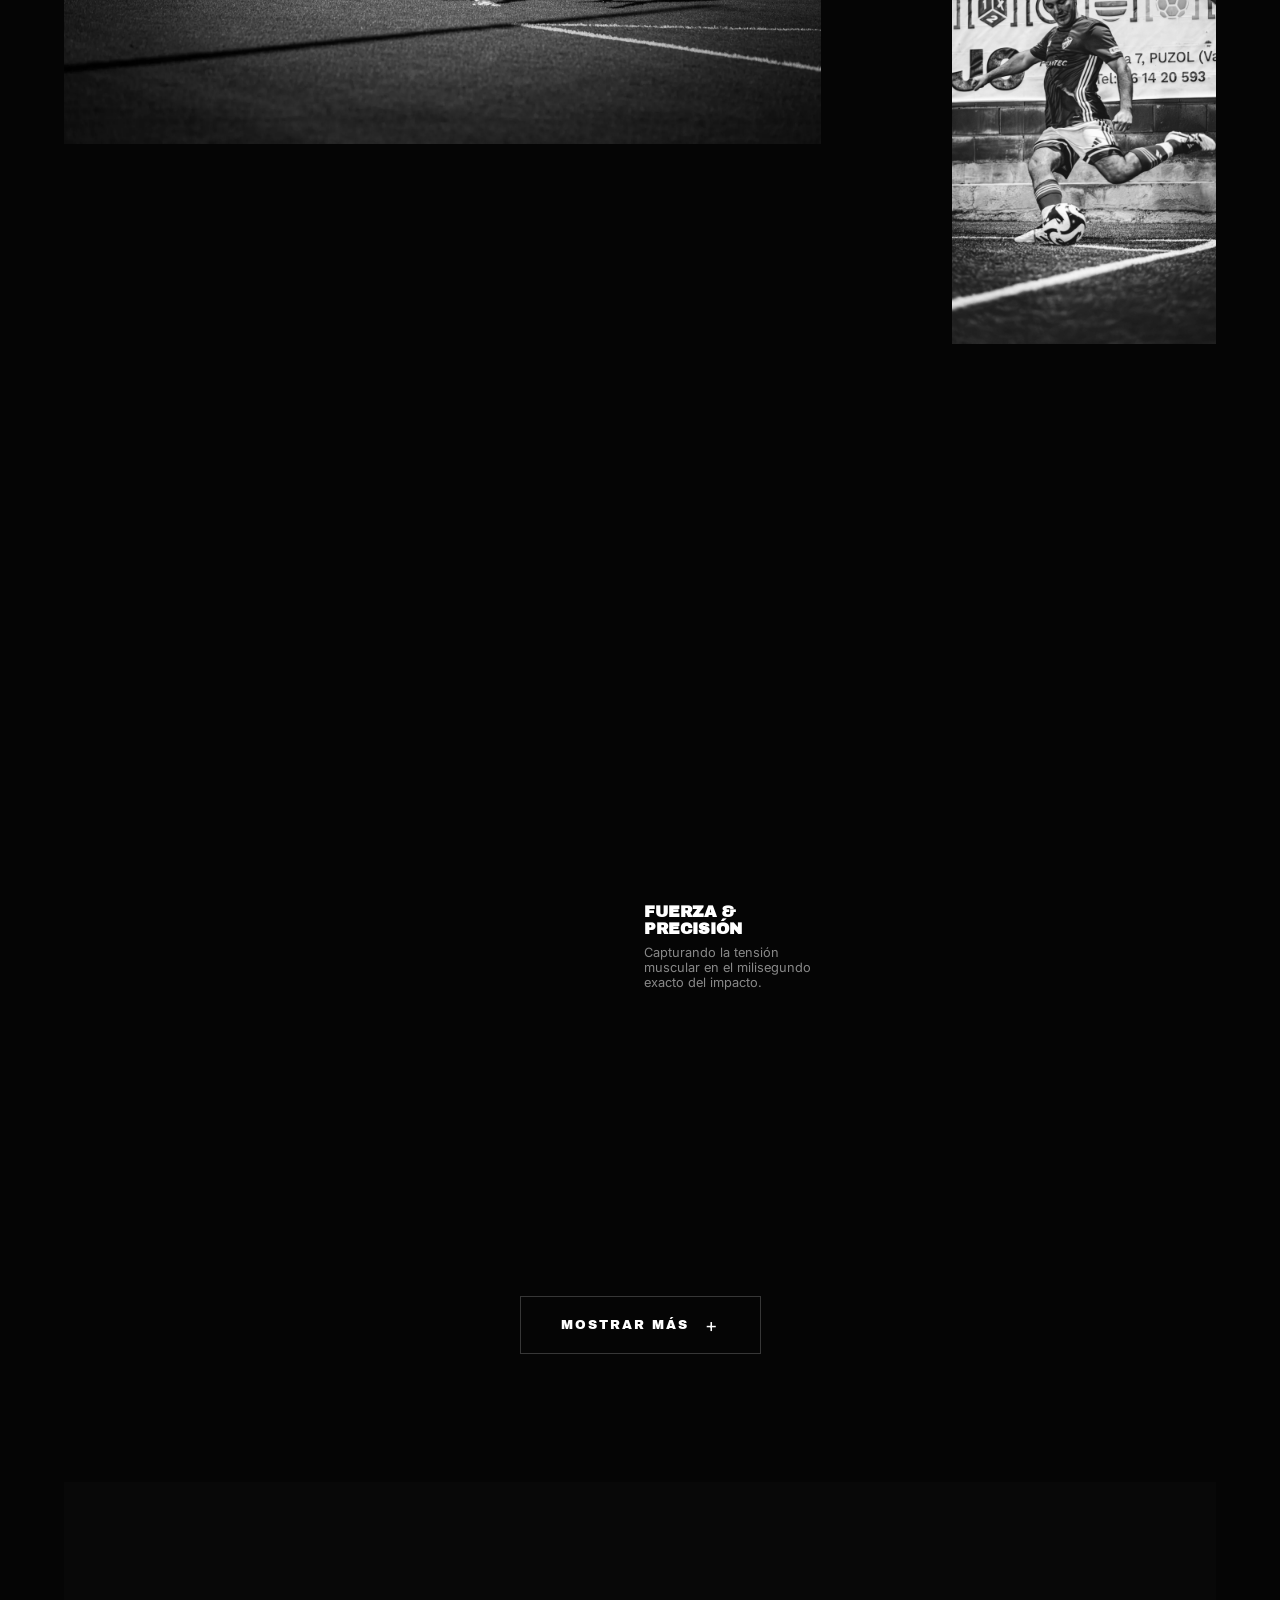
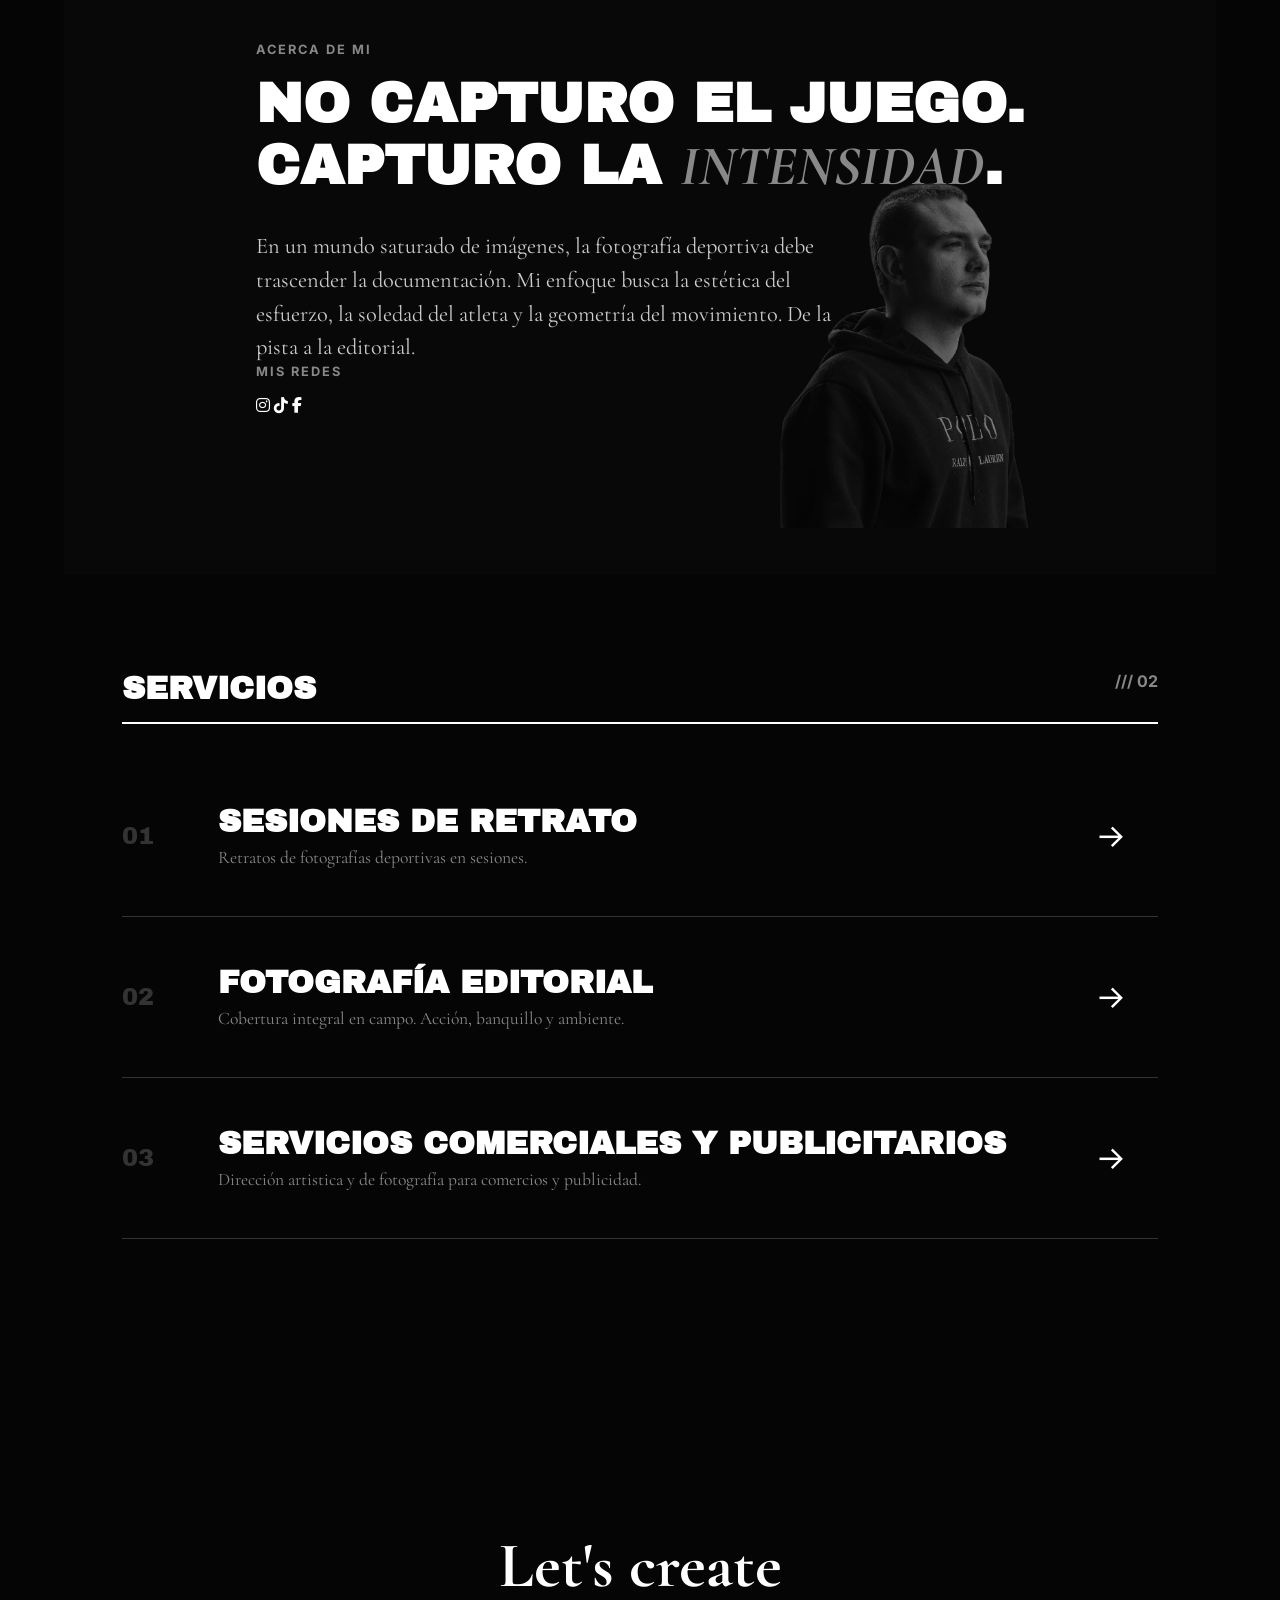
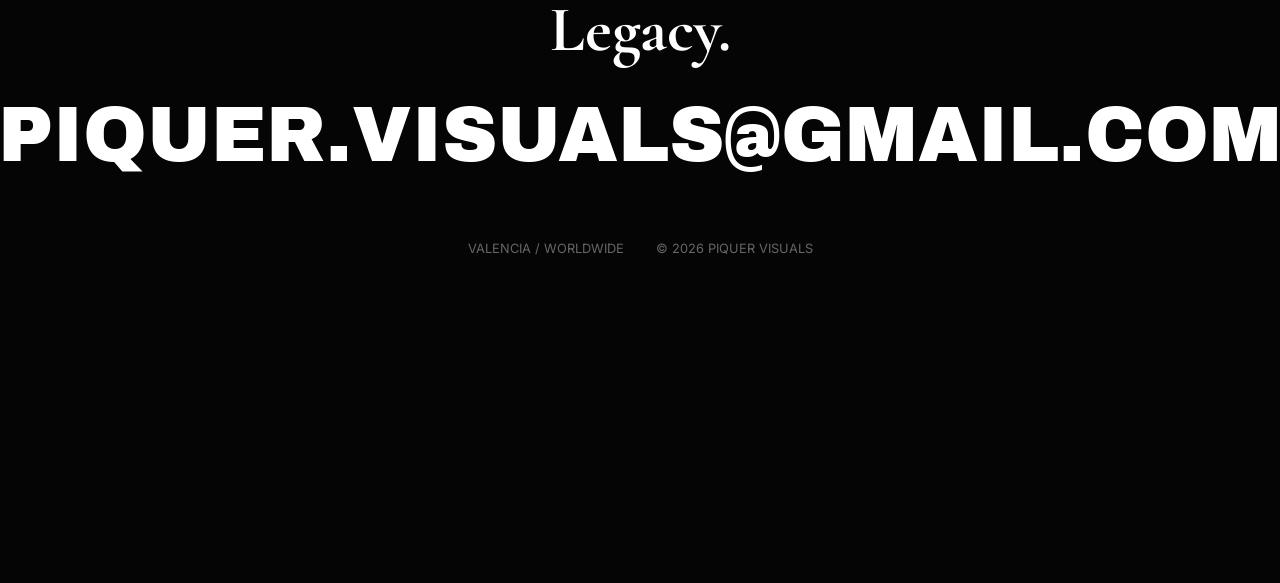
==== commit e897f60e: "Añadir redes reales" ====
--- a/index.html
+++ b/index.html
@@ -13,10 +13,26 @@
         rel="stylesheet">
 
     <link rel="stylesheet" href="styles/style.css">
+    <link rel="stylesheet" href="https://cdnjs.cloudflare.com/ajax/libs/font-awesome/6.5.2/css/all.min.css" integrity="sha512-SnH5WK+bZxgPHs44uWIX+LLJAJ9/2PkPKZ5QiAj6Ta86w+fsb2TkcmfRyVX3pBnMFcV7oQPJkl9QevSCWr3W6A==" crossorigin="anonymous" referrerpolicy="no-referrer" />
 </head>
 
 <body>
-
+    <script>
+        // Añadir al inicio de main.js
+        document.addEventListener("DOMContentLoaded", () => {
+            // Detectar si es pantalla pequeña (móvil)
+            if (window.innerWidth < 768) {
+                // Forzar que todos los elementos reveal sean visibles inmediatamente
+                const revealElements = document.querySelectorAll('.reveal-img, .reveal-text, .reveal-border');
+                revealElements.forEach(el => {
+                    el.classList.add('active');
+                    el.style.opacity = '1';
+                    el.style.transform = 'none';
+                    el.style.clipPath = 'none';
+                });
+            }
+        });
+    </script>
     <div class="cursor-target"></div>
 
     <header id="main-header">
@@ -32,6 +48,7 @@
             </ul>
         </nav>
         <a href="#contact" class="cta-button">Contacto</a>
+        
     </header>
 
     <main>
@@ -74,30 +91,30 @@
             <div class="projects-grid">
                 <article class="project-item item-wide reveal-img">
                     <div class="img-container">
-                        <img src="../images/2Q5A2581.webp" alt="F1 Racing">
+                        <img src="images/2Q5A2581.webp" alt="F1 Racing">
                         <div class="project-overlay">
-                            <h3>Grand Prix</h3>
-                            <p>Monaco, 2024</p>
+                            <h3>Alemania vs Italia</h3>
+                            <p>En el punto de mira</p>
                         </div>
                     </div>
                 </article>
 
                 <article class="project-item item-tall reveal-img delay-1">
                     <div class="img-container">
-                        <img src="../images/2Q5A8716.webp" alt="Boxing Training">
+                        <img src="images/2Q5A8716.webp" alt="Boxing Training">
                         <div class="project-overlay">
-                            <h3>The Fight</h3>
-                            <p>Editorial Campaign</p>
+                            <h3>Precisión pura</h3>
+                            <p>Captación del golpeo</p>
                         </div>
                     </div>
                 </article>
 
                 <article class="project-item item-offset reveal-img">
                     <div class="img-container">
-                        <img src="../images/2Q5A6609-3.webp" alt="Tennis Serve">
+                        <img src="images/2Q5A6609-3.webp" alt="Tennis Serve">
                         <div class="project-overlay">
-                            <h3>Clay Season</h3>
-                            <p>Roland Garros</p>
+                            <h3>Tensión</h3>
+                            <p>Hay mucho en juego dentro del campo</p>
                         </div>
                     </div>
                     <div class="project-info-external">
@@ -111,7 +128,7 @@
                 </div>
 
                 <div class="more-gallery-trigger">
-                    <a href="gallery.html" class="btn-more-plus">
+                    <a href="/gallery" class="btn-more-plus">
                         <span>Mostrar más</span>
                         <span class="plus">+</span>
                     </a>
@@ -128,8 +145,17 @@
                             enfoque busca la estética del esfuerzo, la soledad del atleta y la geometría del movimiento.
                             De
                             la pista a la editorial.</p>
-                        <img src="../images/2Q5A9733 - 02-01-2026 14-18-59.webp" class="signature-img"
+                        <img src="images/2Q5A9733 - 02-01-2026 14-18-59.webp" class="signature-img"
                             alt="Photographer in action">
+                        
+                        <div class="social-media">
+                            <h4 class="label">Mis redes</h4>
+                            <div class="social-icons">
+                                <a href="https://urlgeni.us/instagram/piquervisuals" target="_blank" title="Instagram"><i class="fab fa-instagram"></i></a>
+                                <a href="https://www.tiktok.com/@piquervisuals?_r=1&_t=ZN-935c4s9xVJ8" target="_blank" title="TikTok"><i class="fab fa-tiktok"></i></a>
+                                <a href="https://urlgeni.us/facebook/Piquervisuals" target="_blank" title="Facebook"><i class="fab fa-facebook-f"></i></a>
+                            </div>
+                        </div>
                     </div>
                 </div>
             </section>
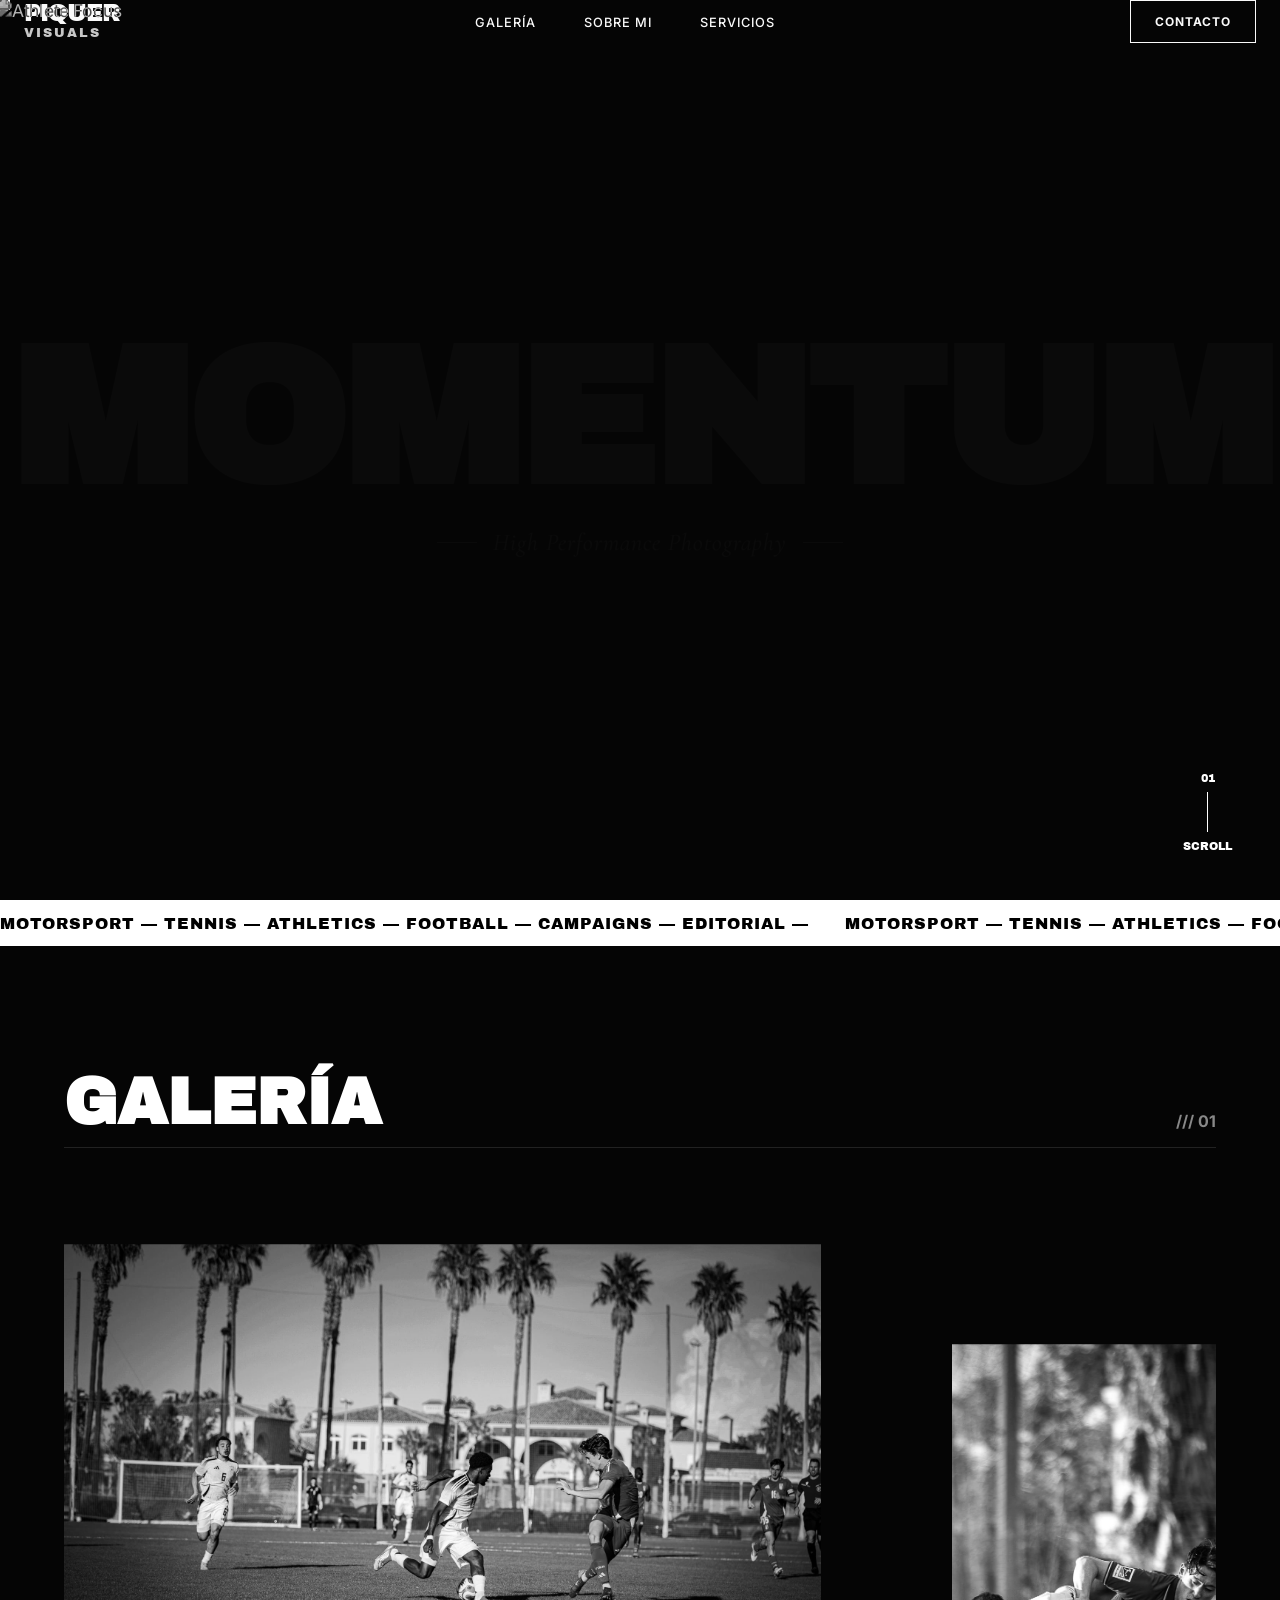
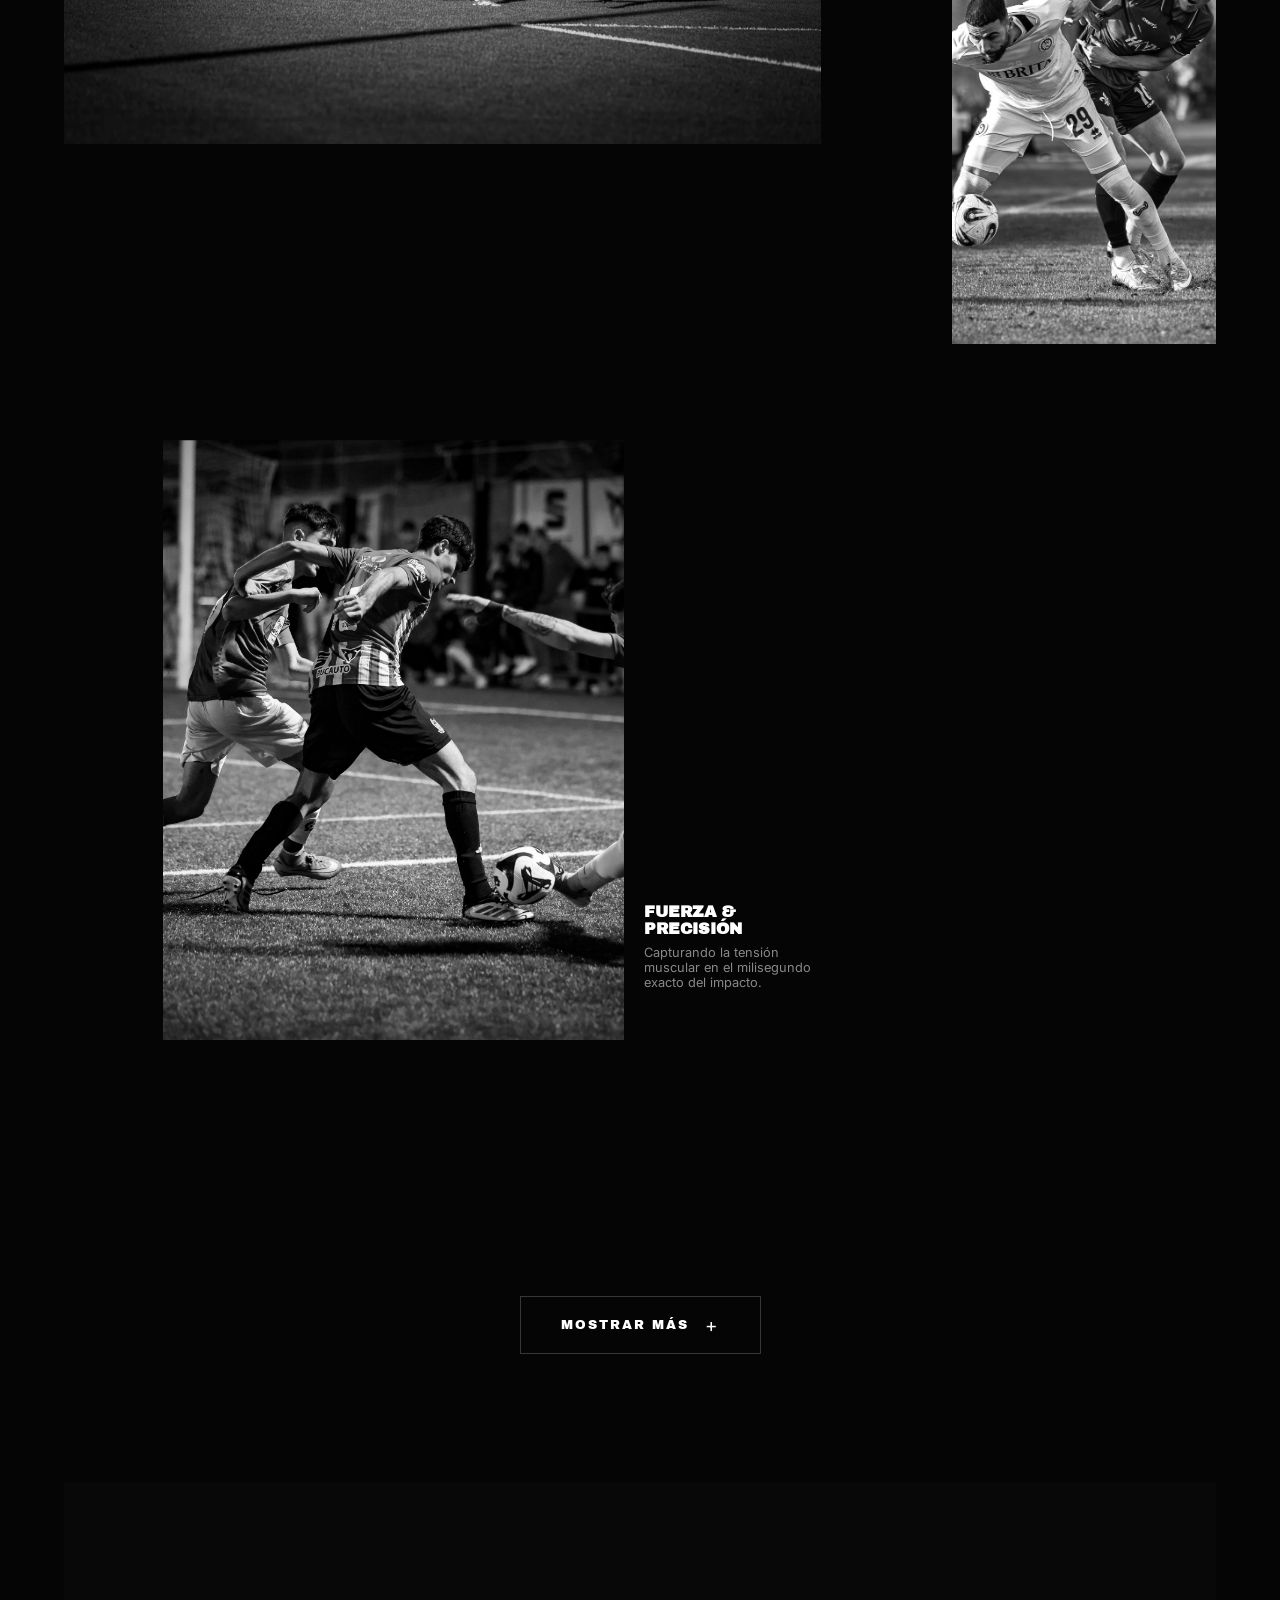
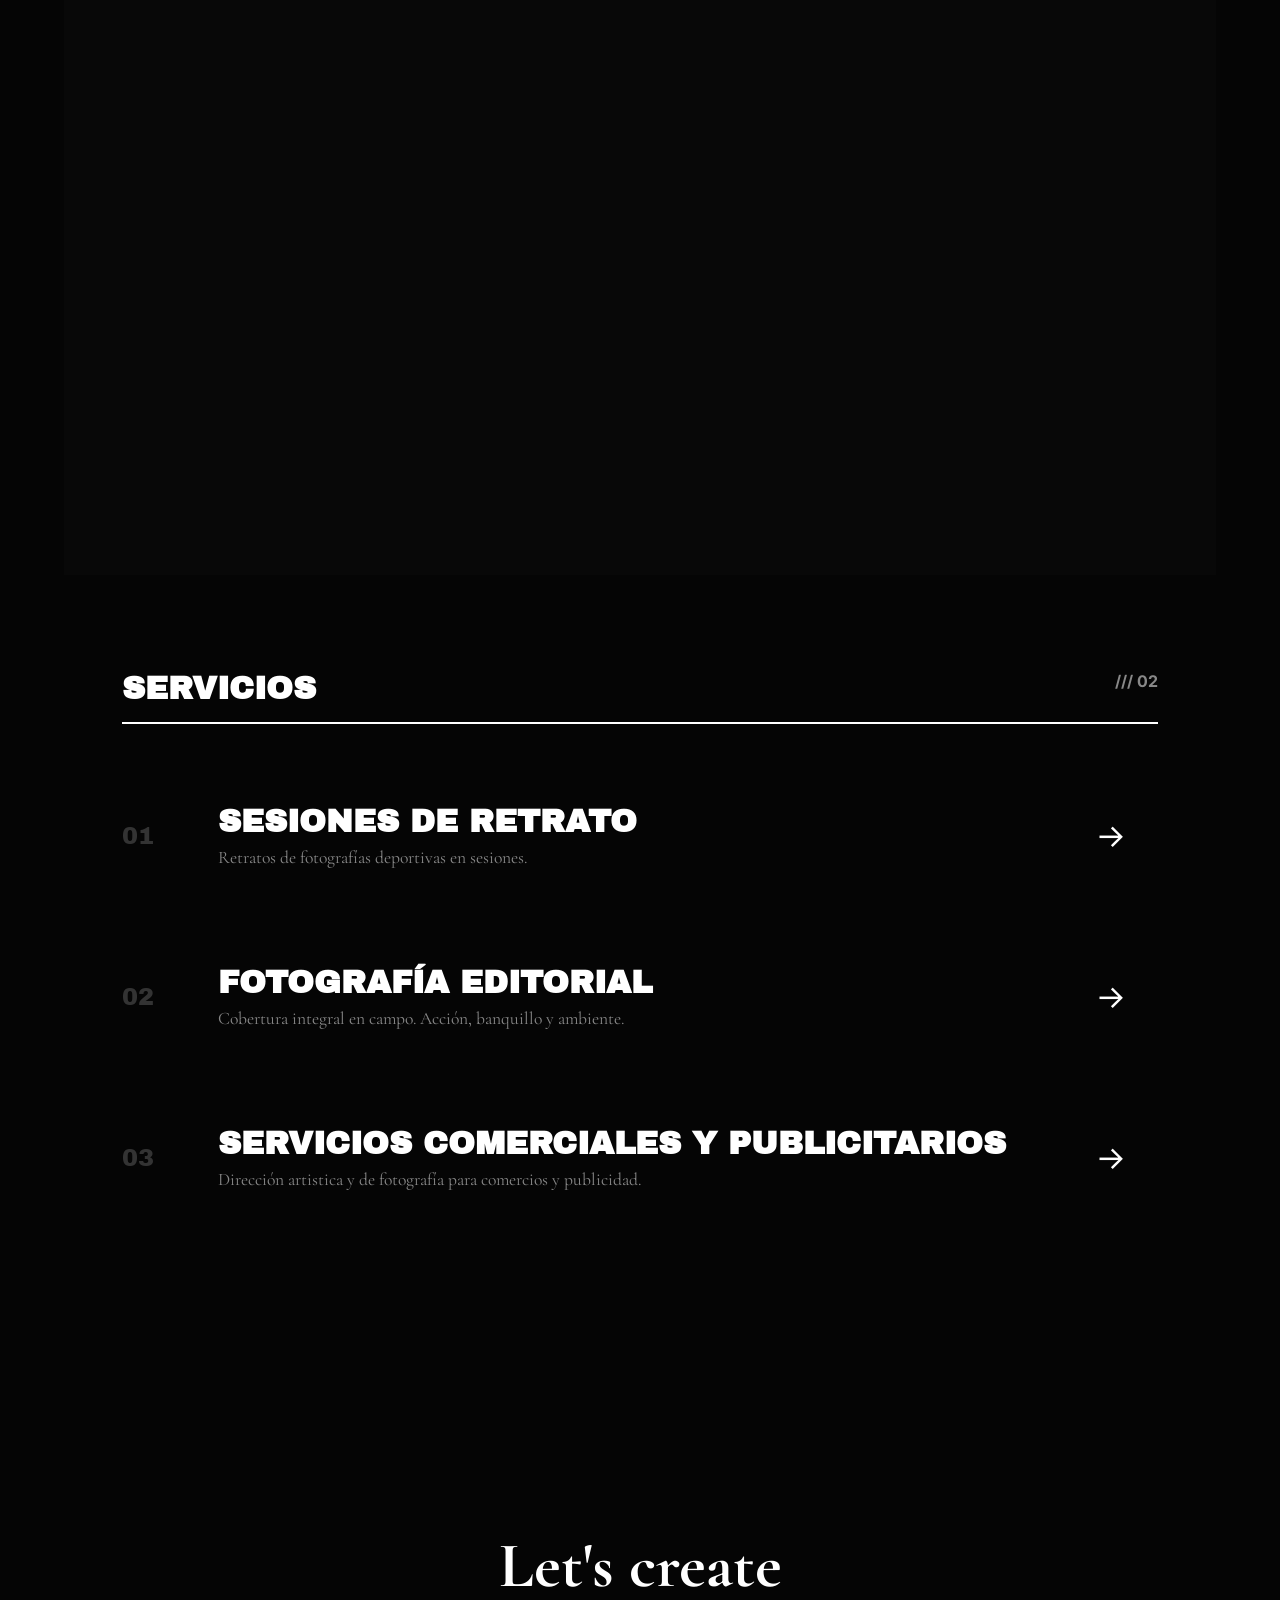
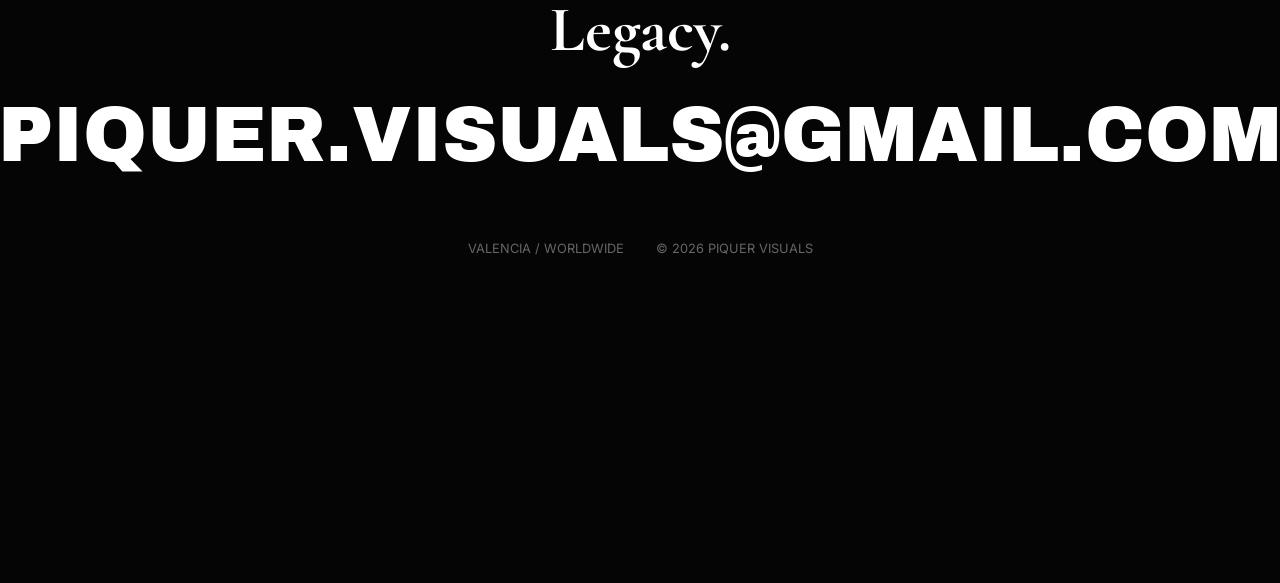
==== commit ab8e4f64: "Update index.html" ====
--- a/index.html
+++ b/index.html
@@ -101,7 +101,7 @@
 
                 <article class="project-item item-tall reveal-img delay-1">
                     <div class="img-container">
-                        <img src="images/2Q5A8716.webp" alt="Boxing Training">
+                        <img src="images/2Q5A2850.webp" alt="Boxing Training">
                         <div class="project-overlay">
                             <h3>Precisión pura</h3>
                             <p>Captación del golpeo</p>
@@ -216,4 +216,4 @@
     <script src="scripts/main.js"></script>
 </body>
 
-</html>+</html>
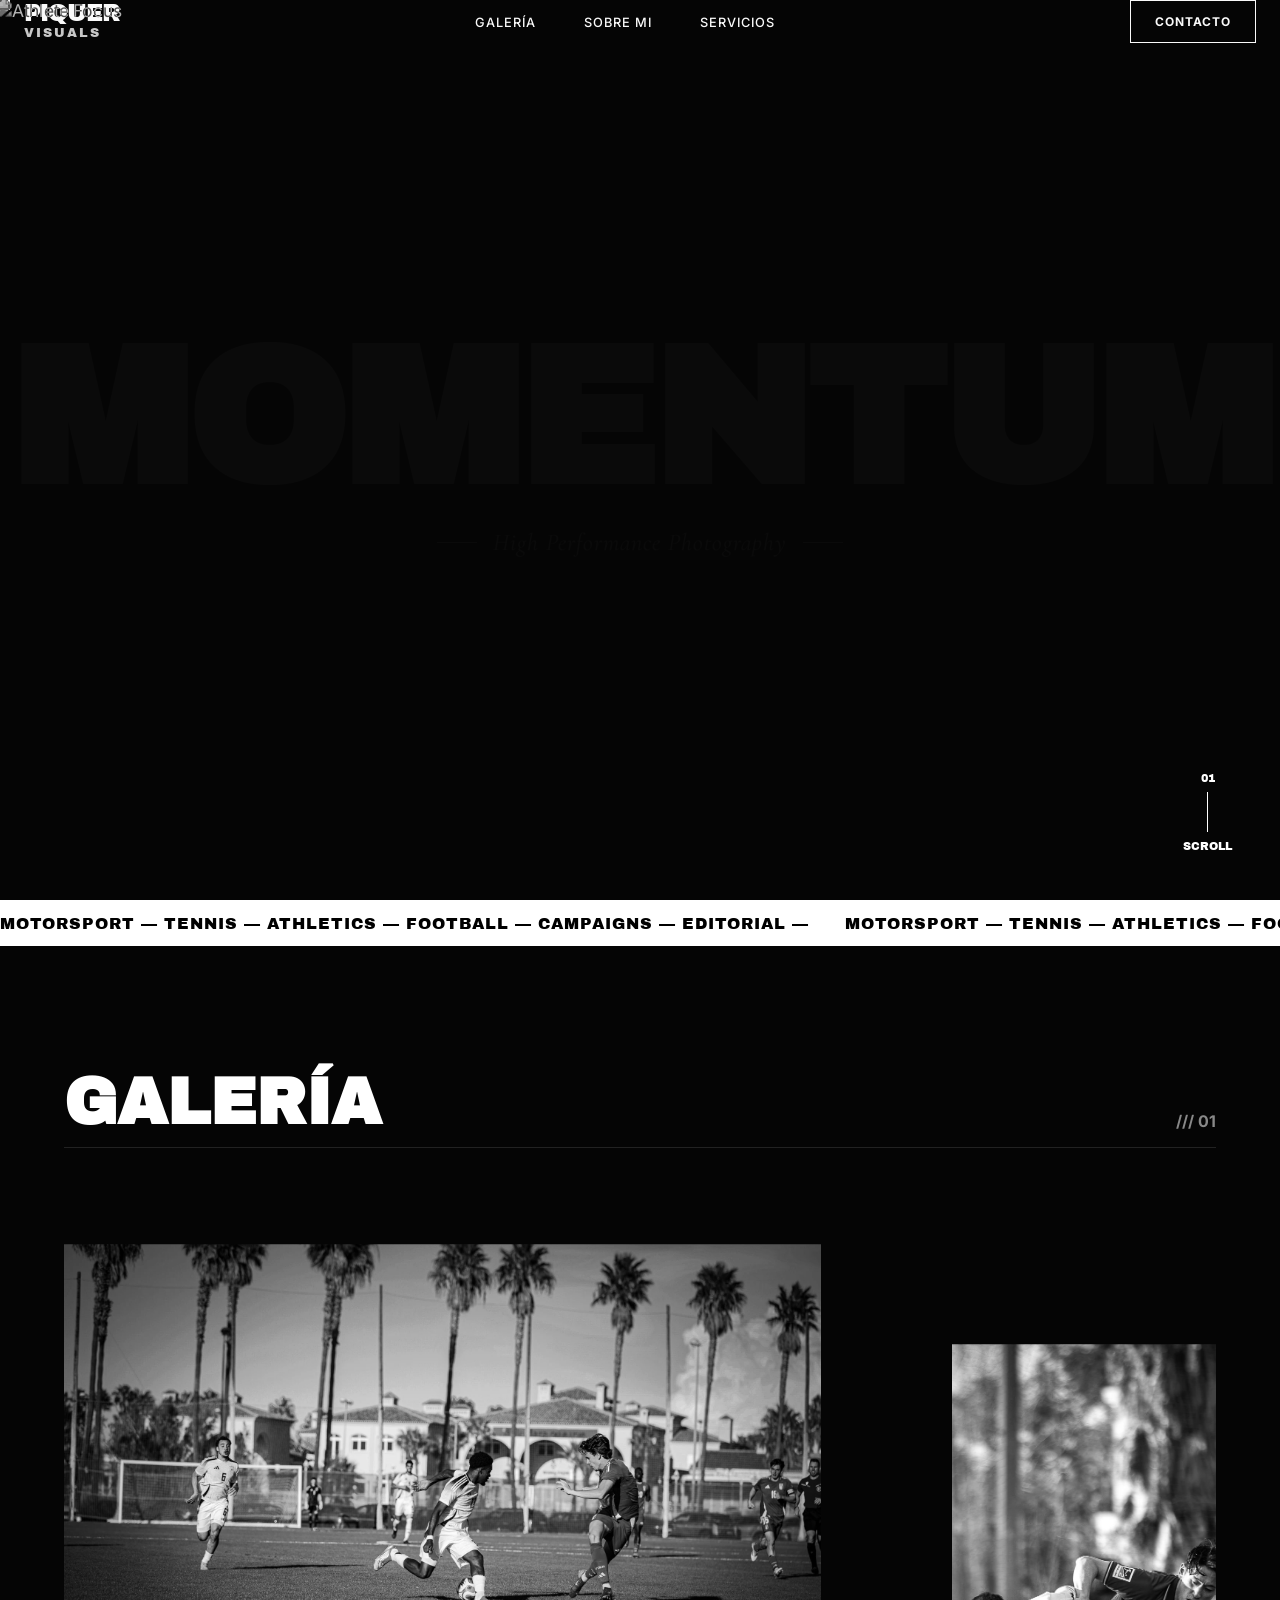
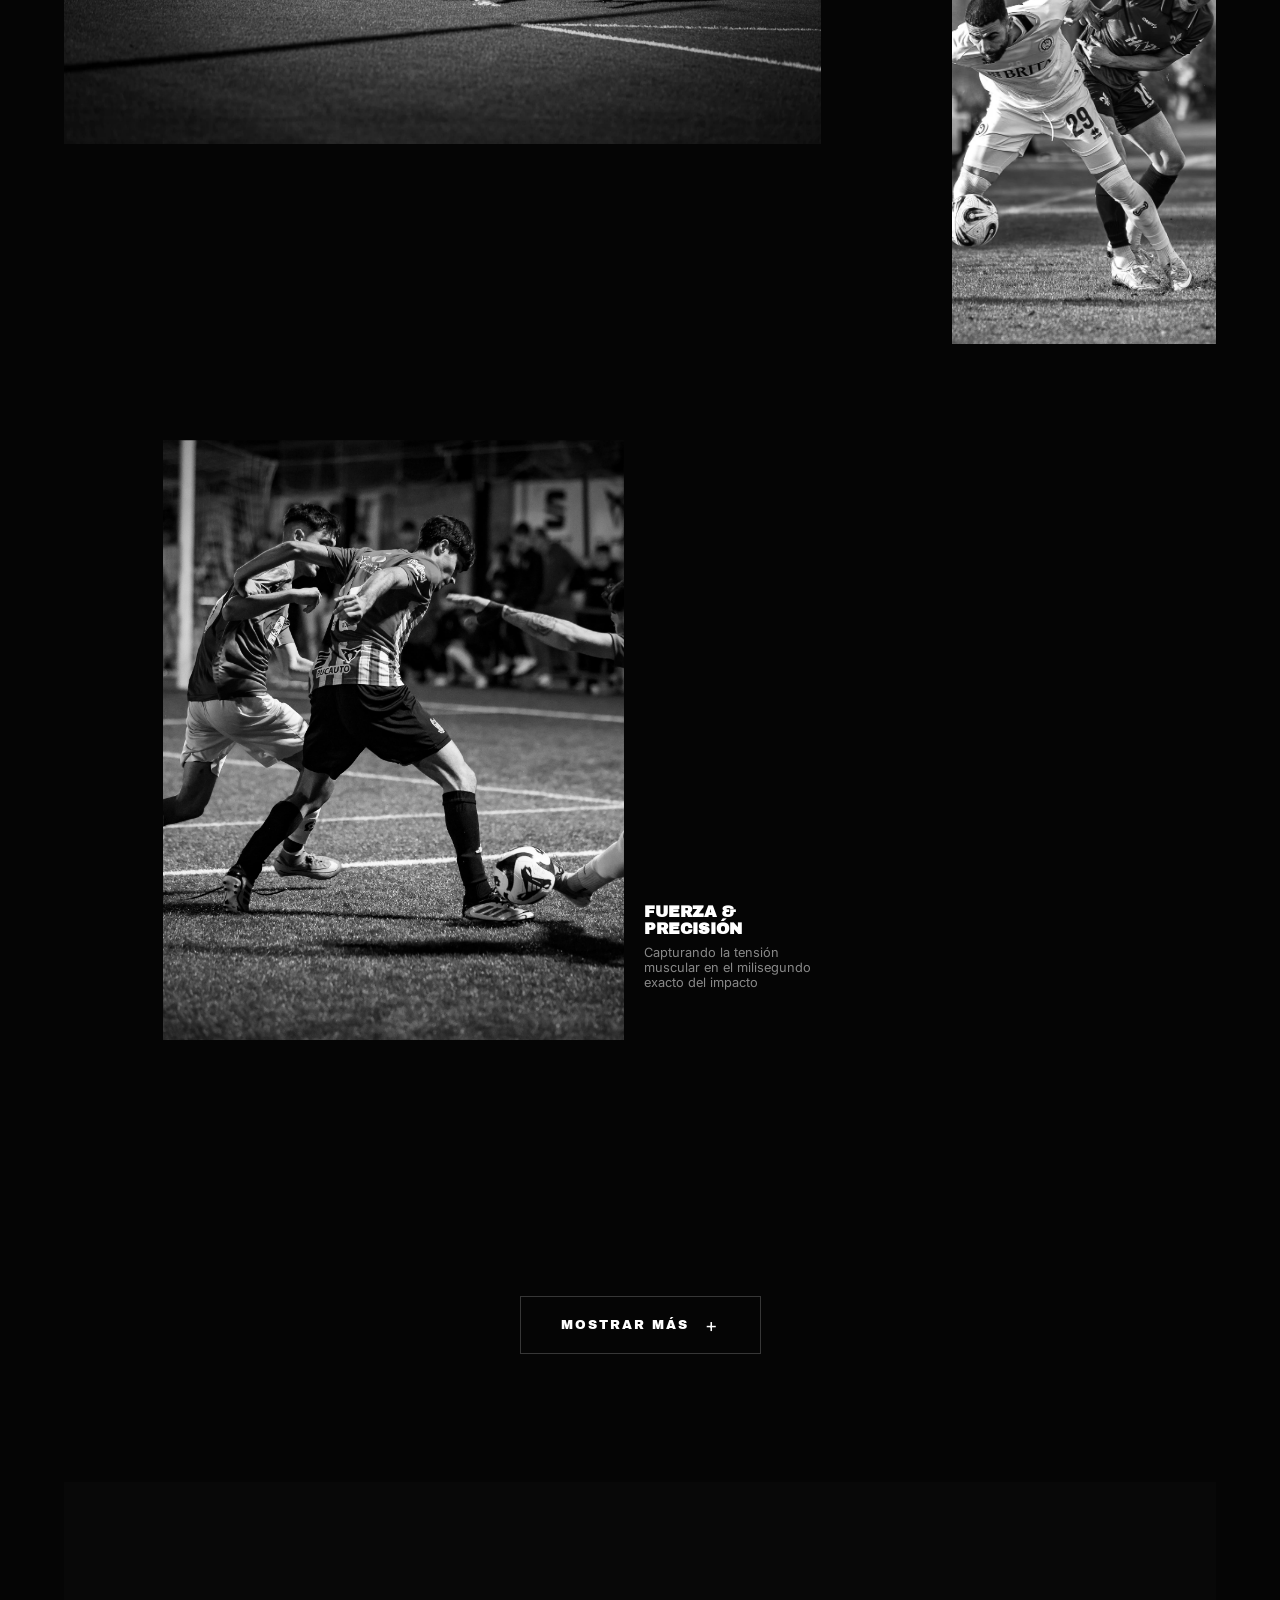
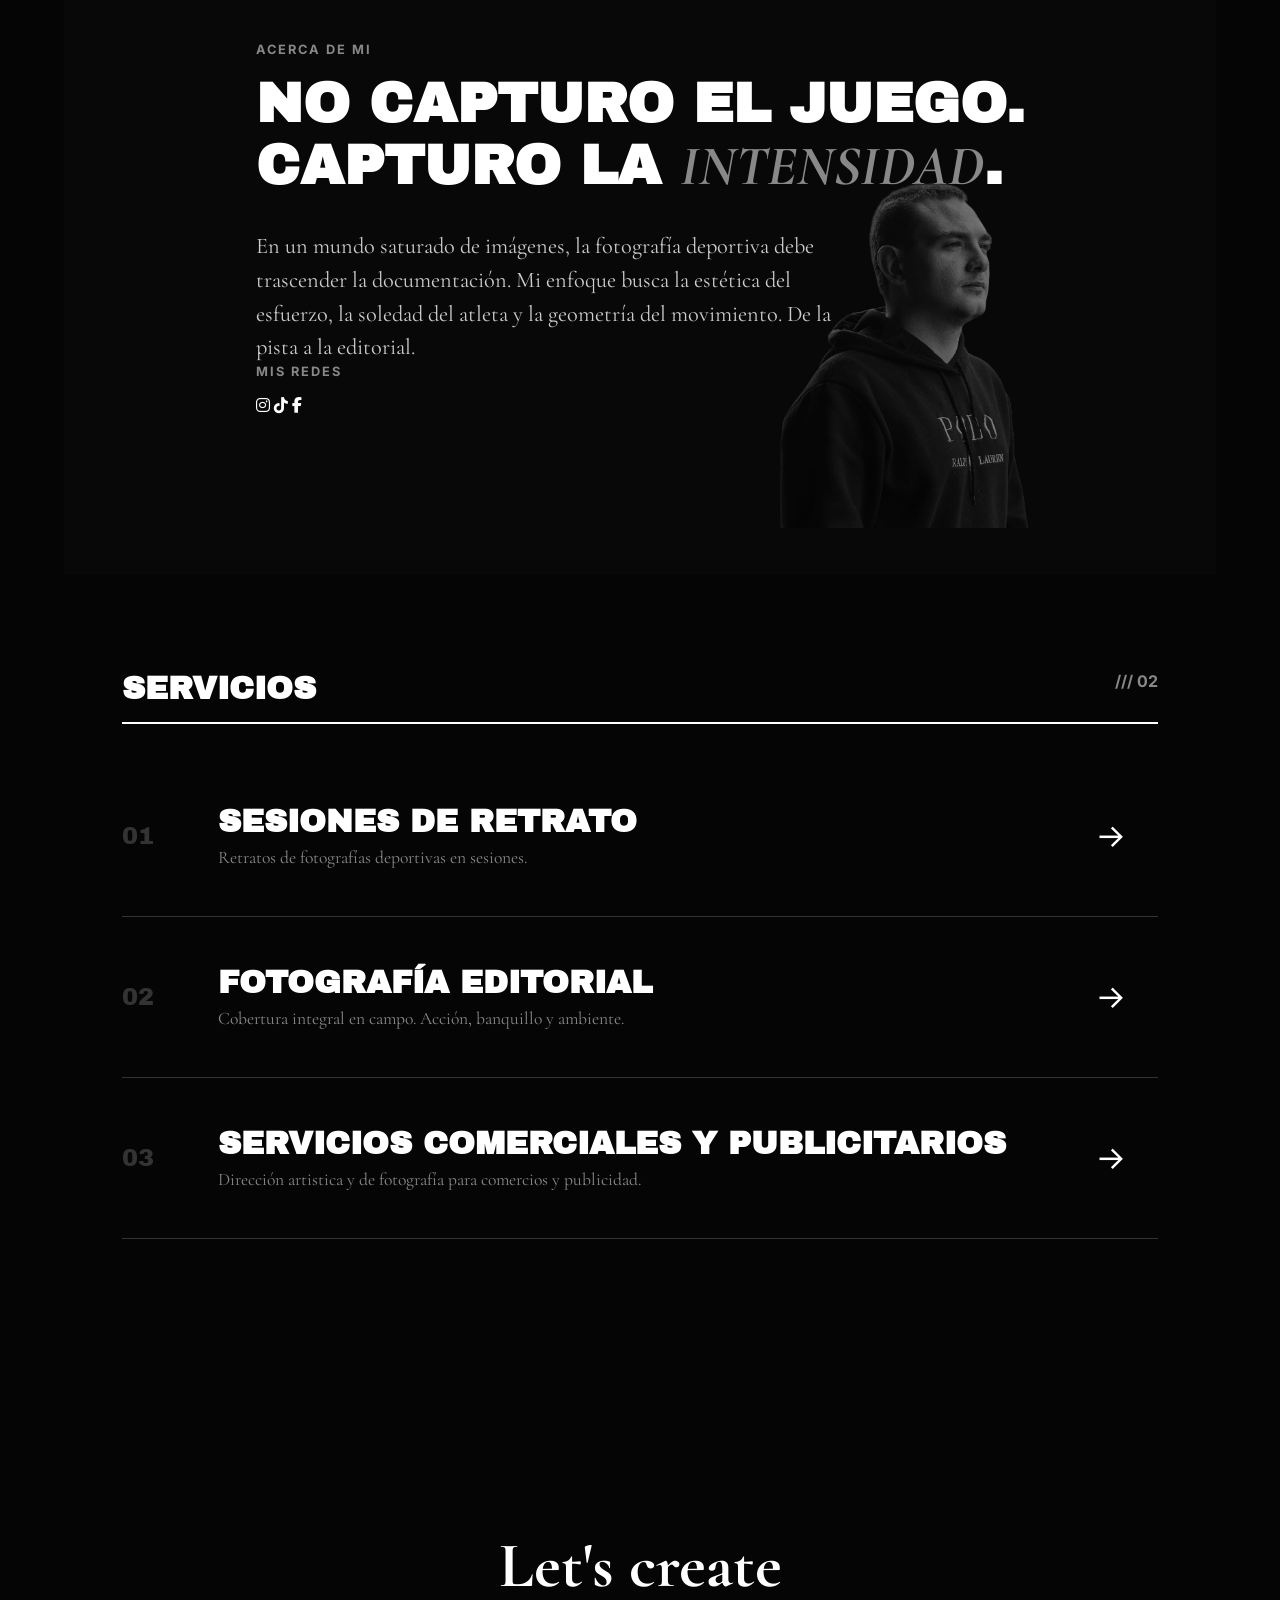
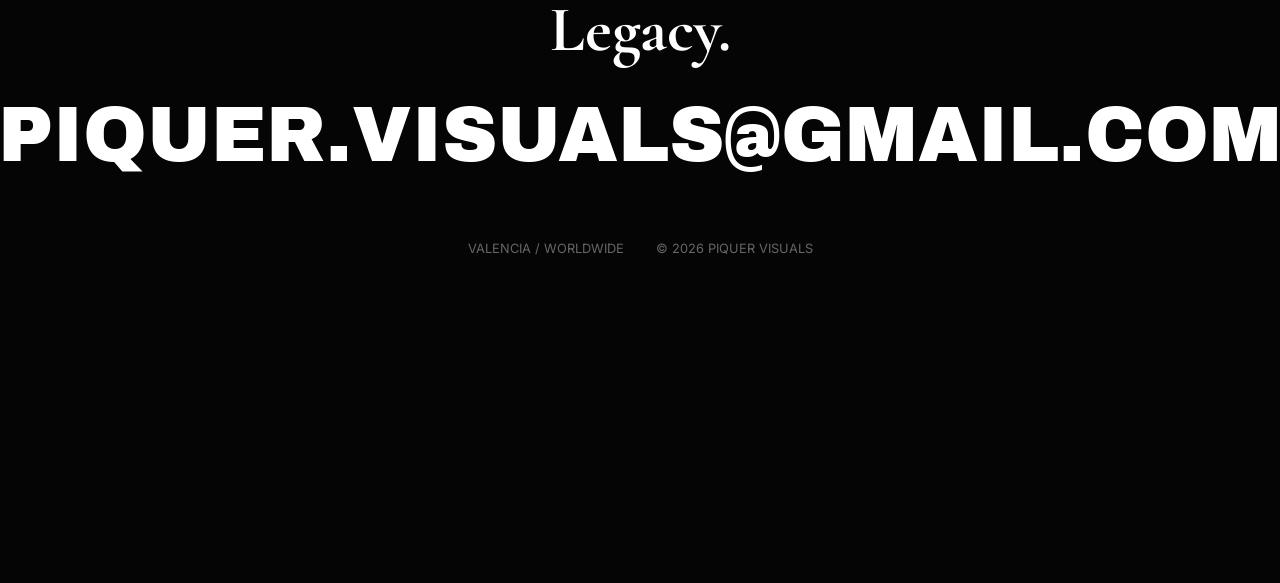
==== commit 7adc0149: "Update index.html" ====
--- a/index.html
+++ b/index.html
@@ -103,8 +103,8 @@
                     <div class="img-container">
                         <img src="images/2Q5A2850.webp" alt="Boxing Training">
                         <div class="project-overlay">
-                            <h3>Precisión pura</h3>
-                            <p>Captación del golpeo</p>
+                            <h3>Más que una foto/h3>
+                            <p>La historia detras de cada jugada</p>
                         </div>
                     </div>
                 </article>
@@ -119,7 +119,7 @@
                     </div>
                     <div class="project-info-external">
                         <h4>Fuerza & Precisión</h4>
-                        <p>Capturando la tensión muscular en el milisegundo exacto del impacto.</p>
+                        <p>Capturando la tensión muscular en el milisegundo exacto del impacto</p>
                     </div>
                 </article>
             </div>
